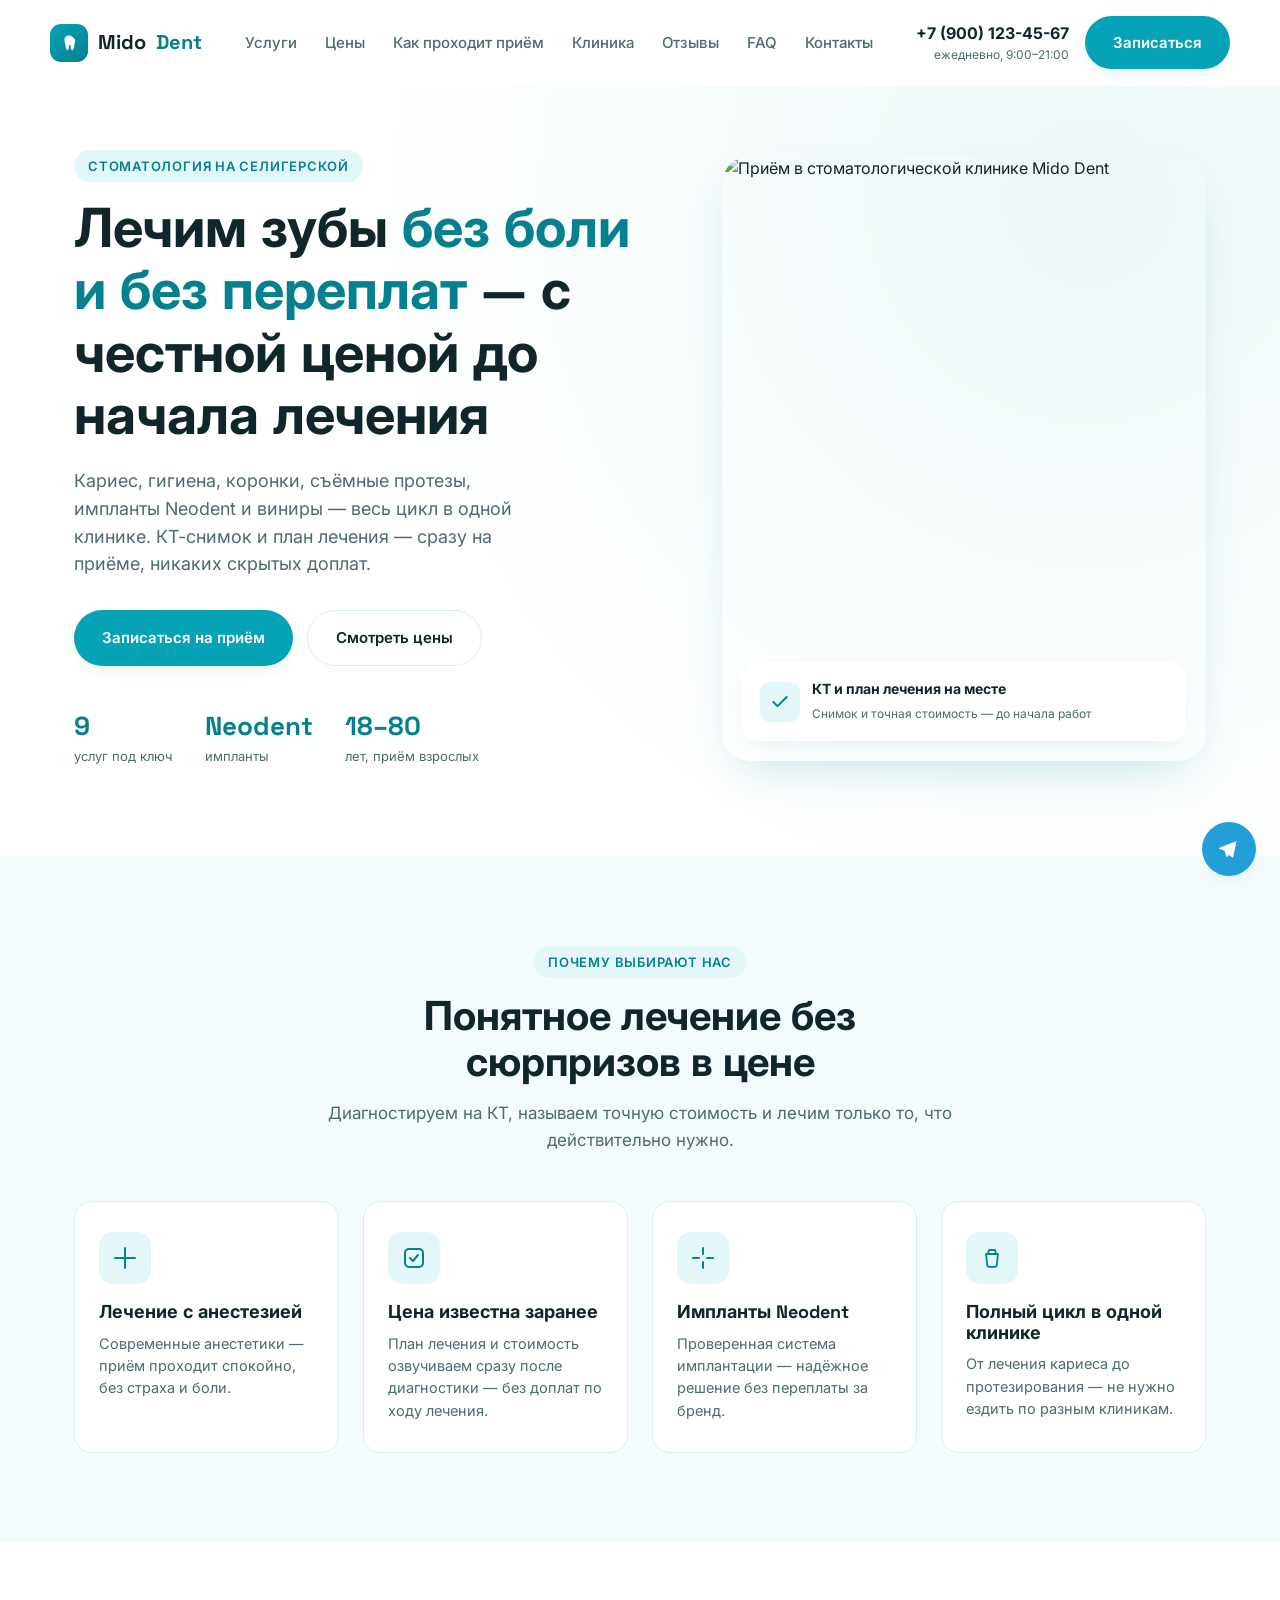
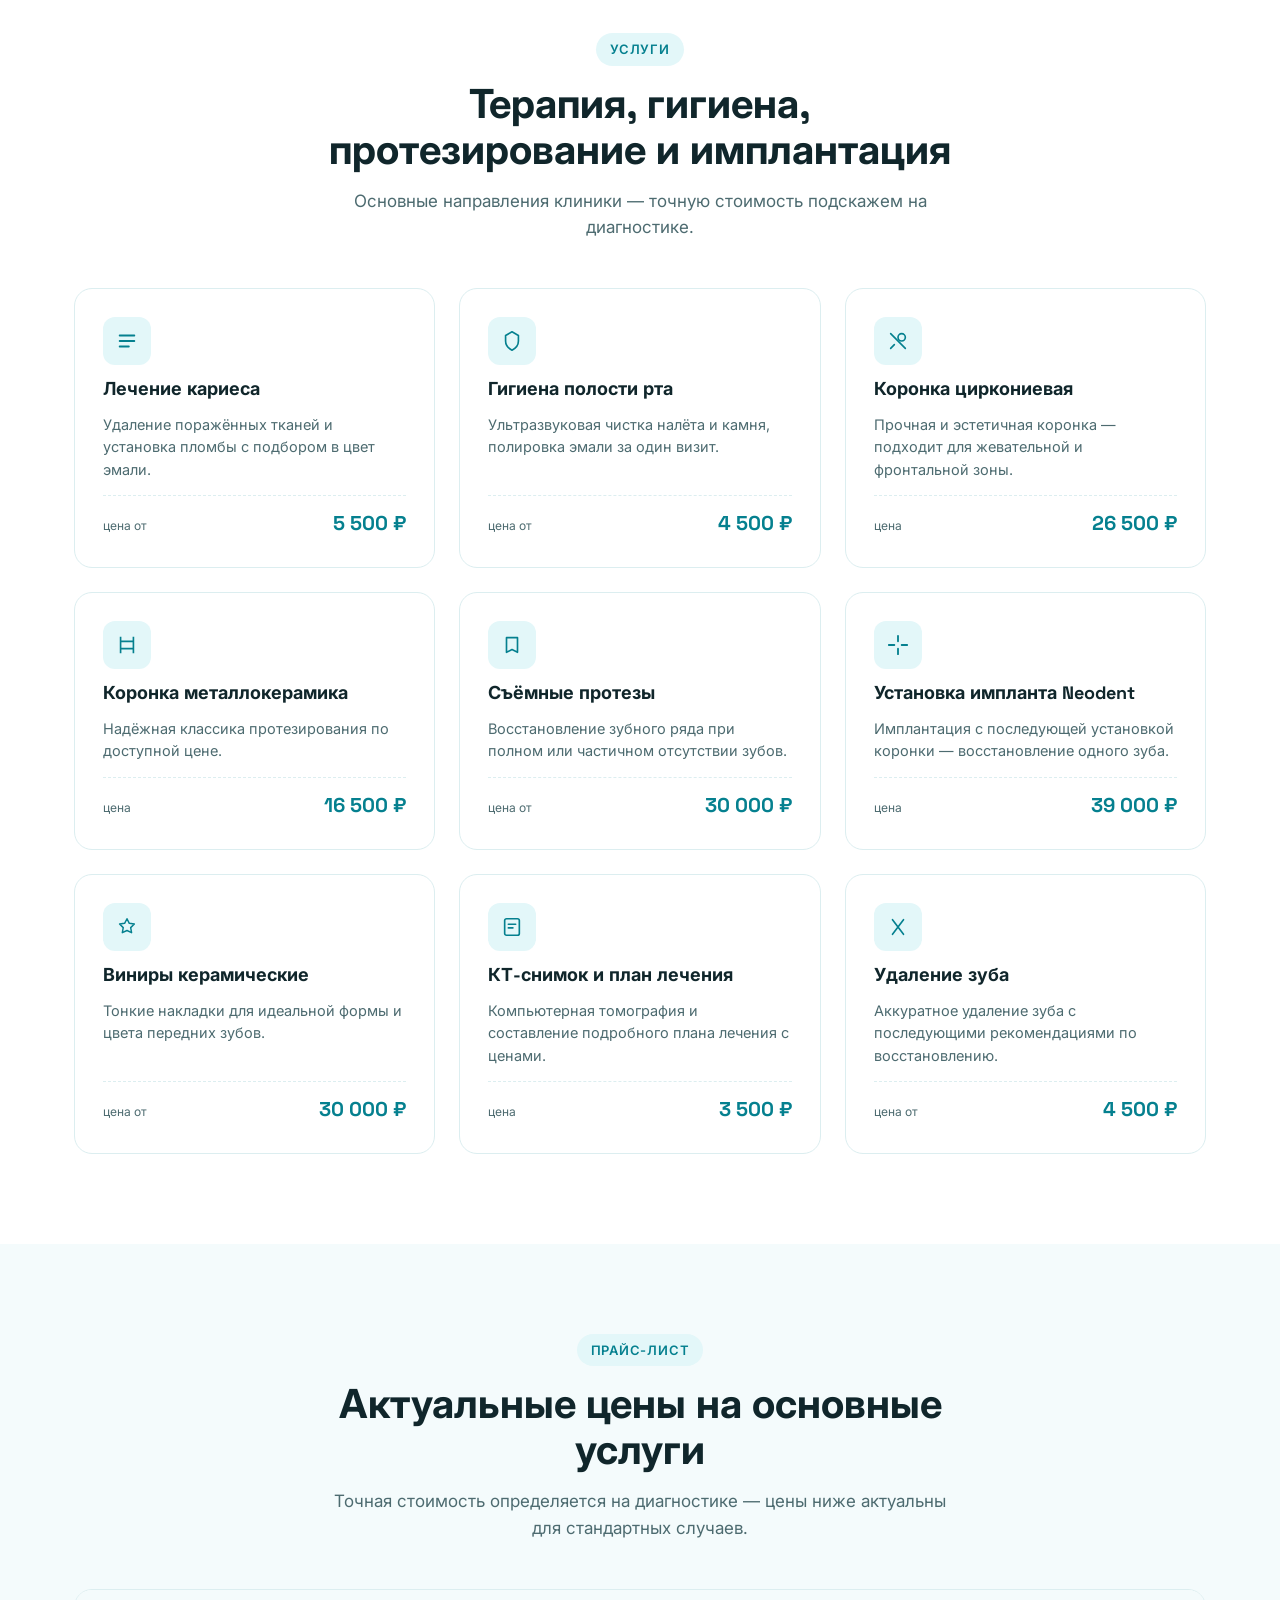
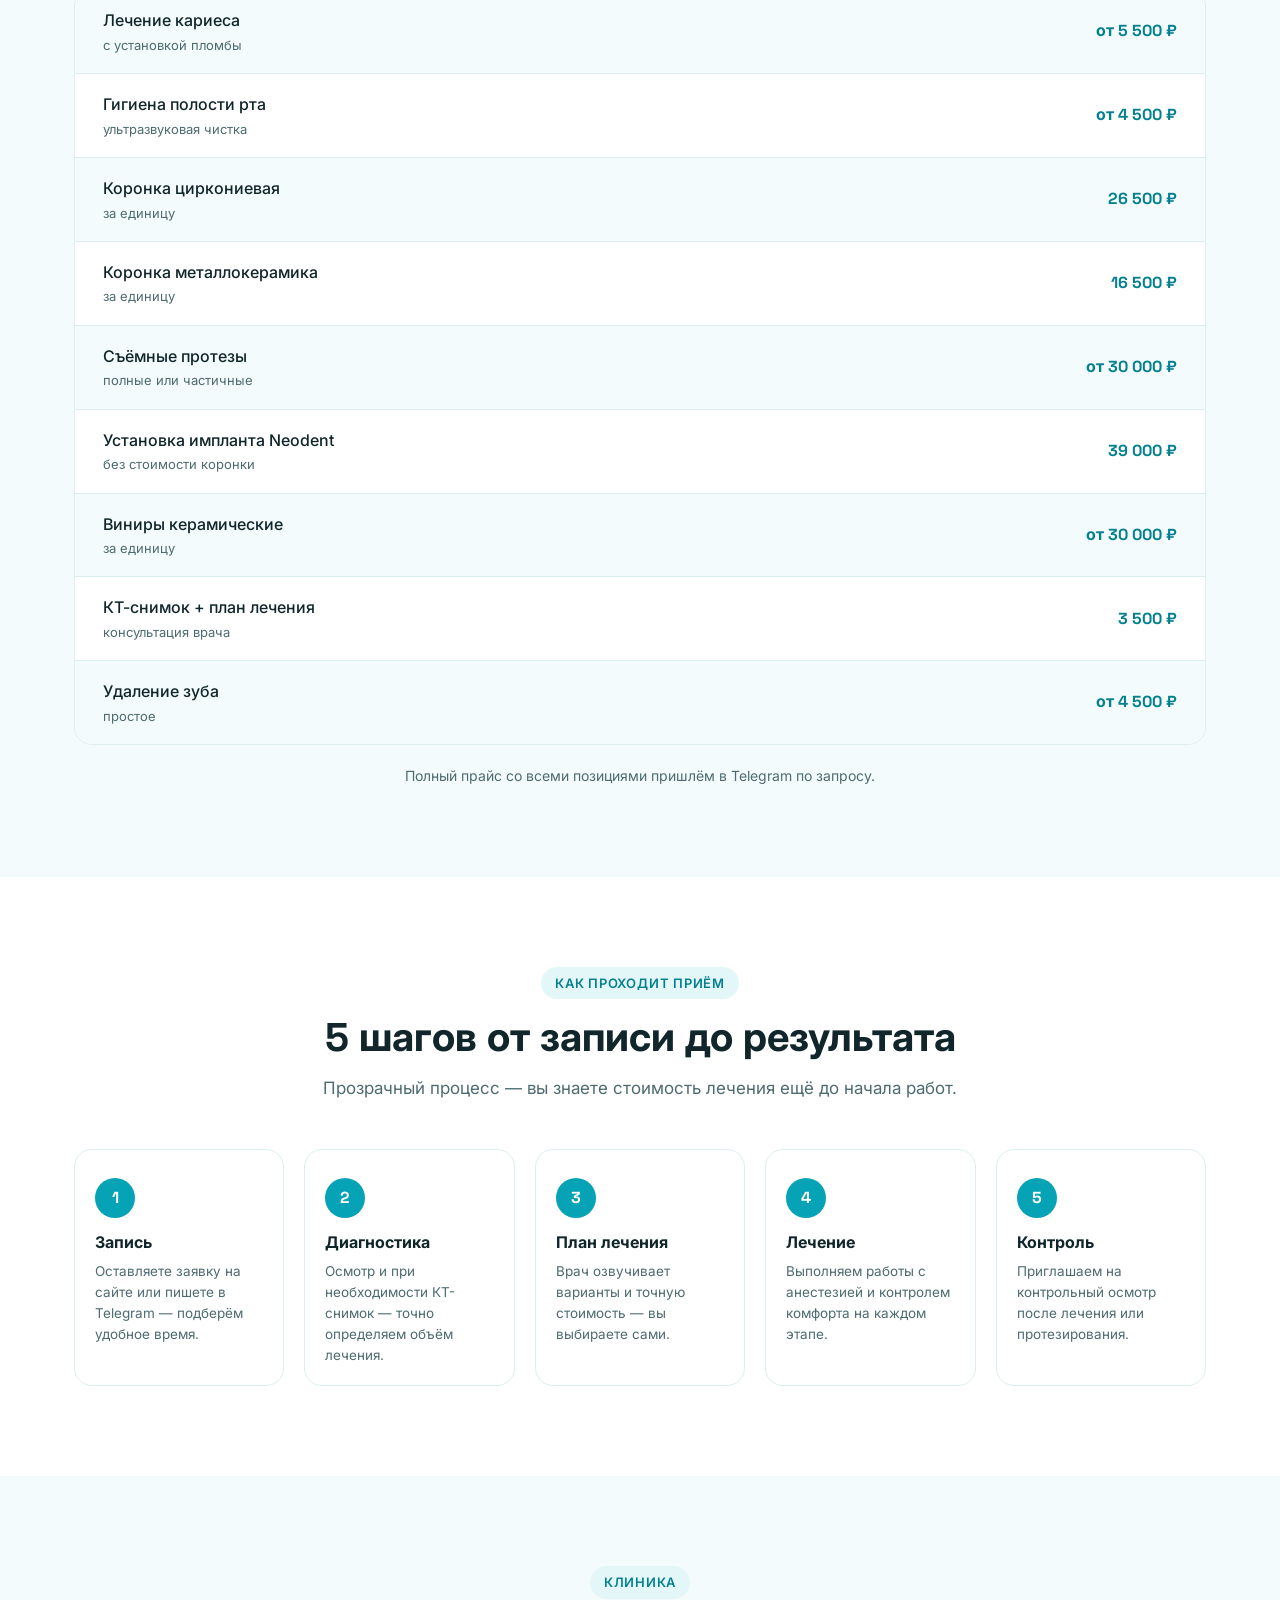
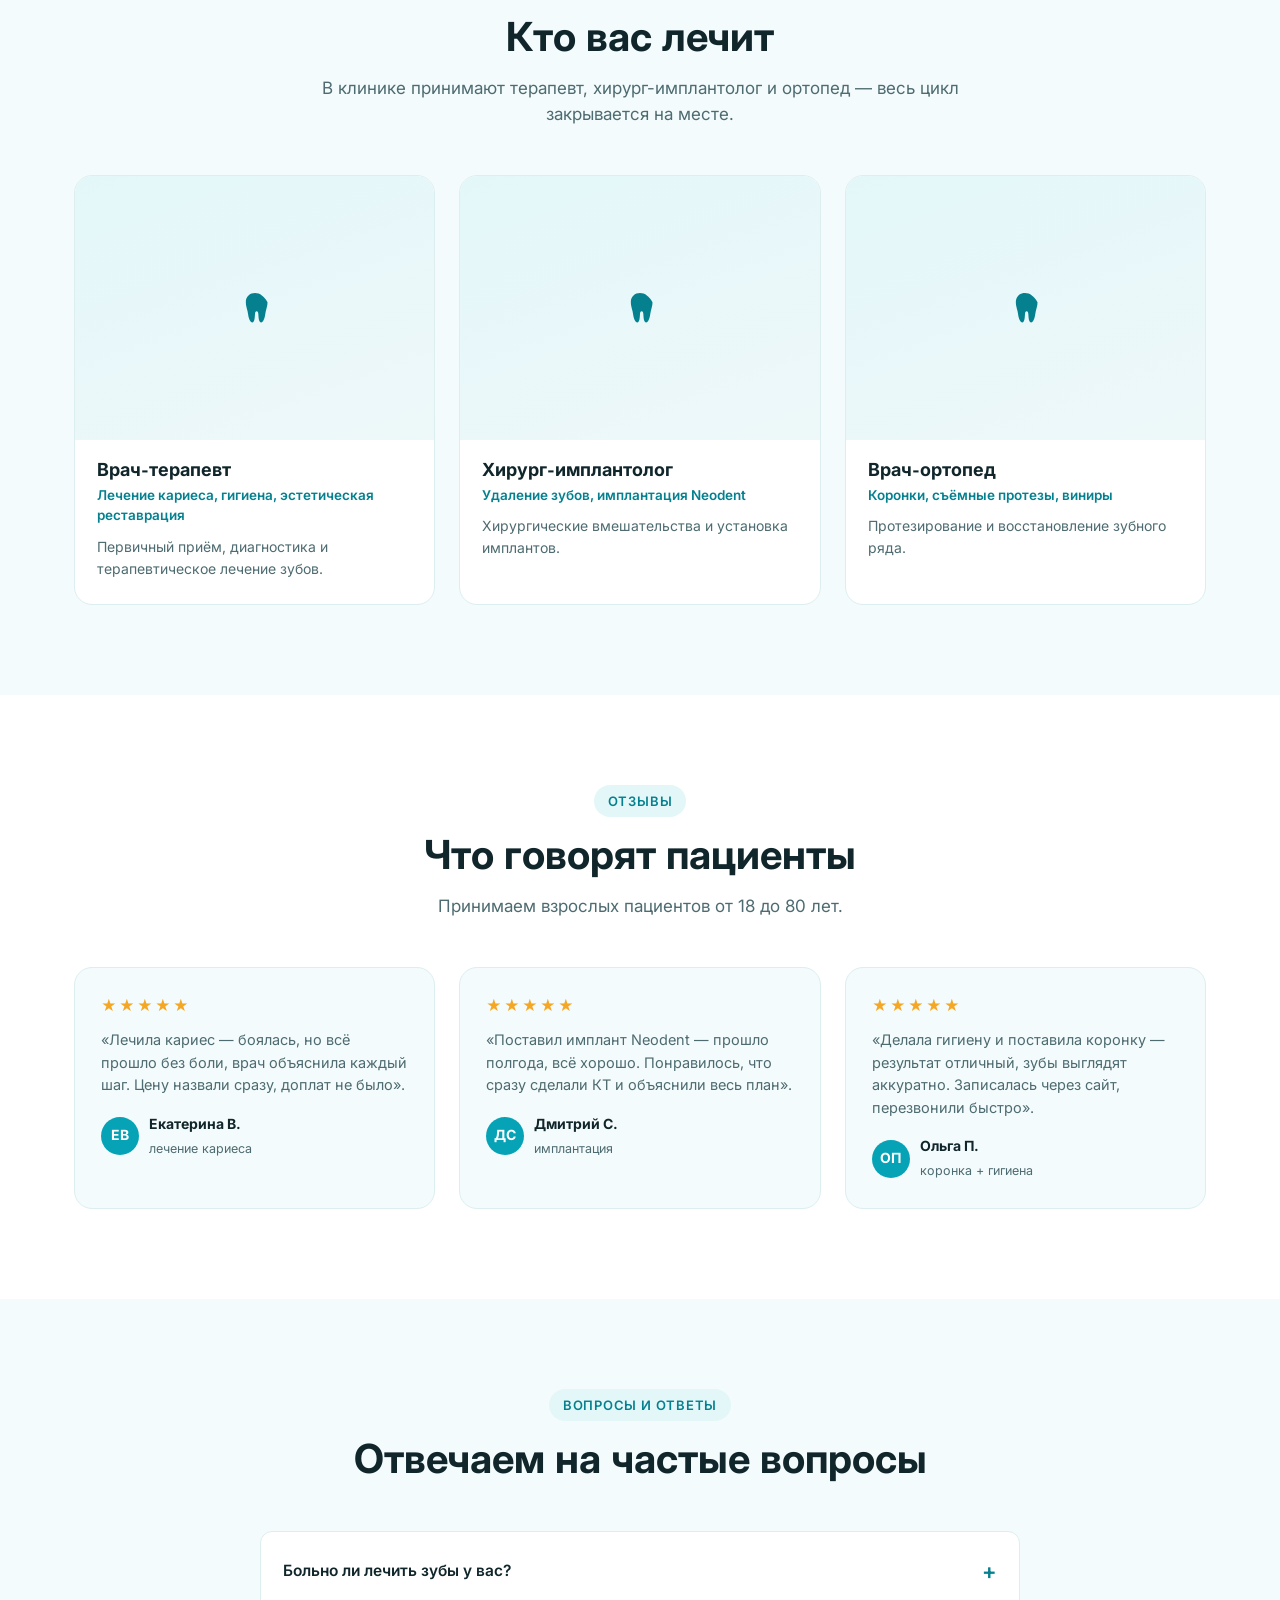
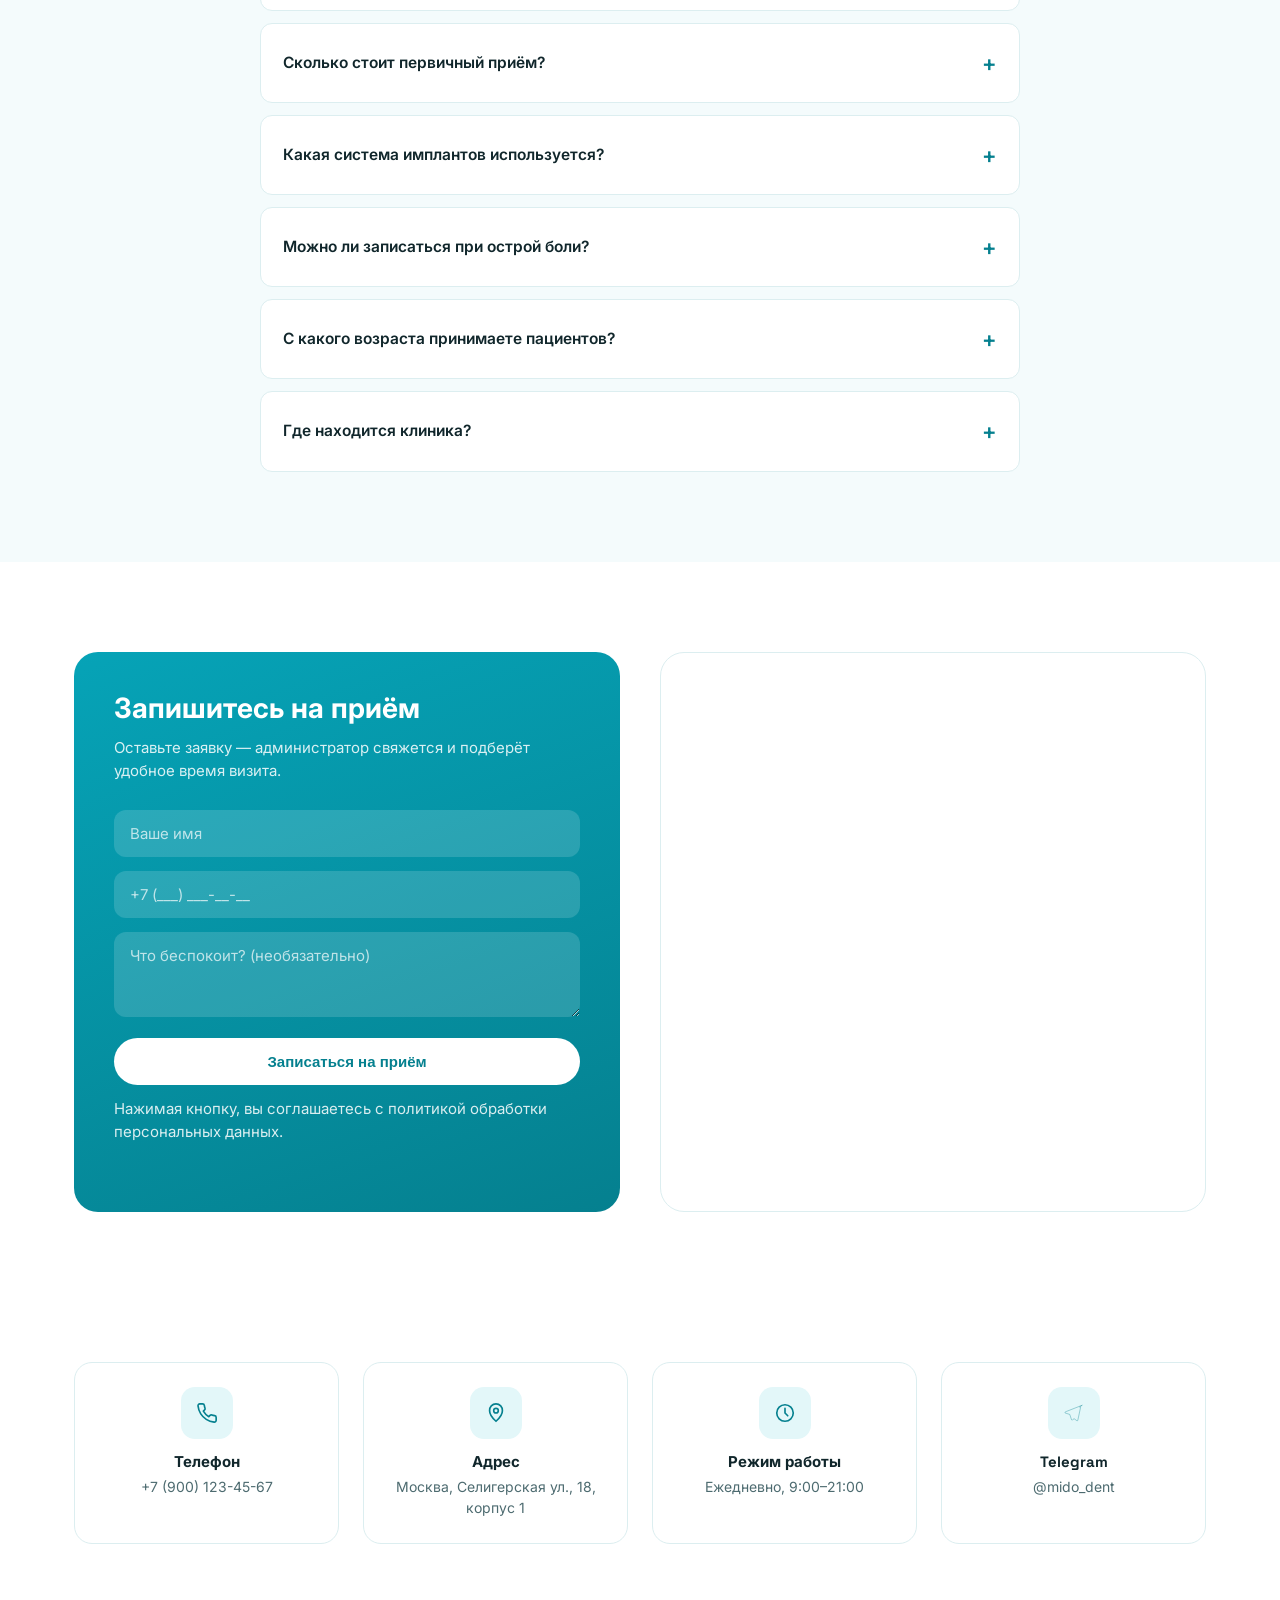
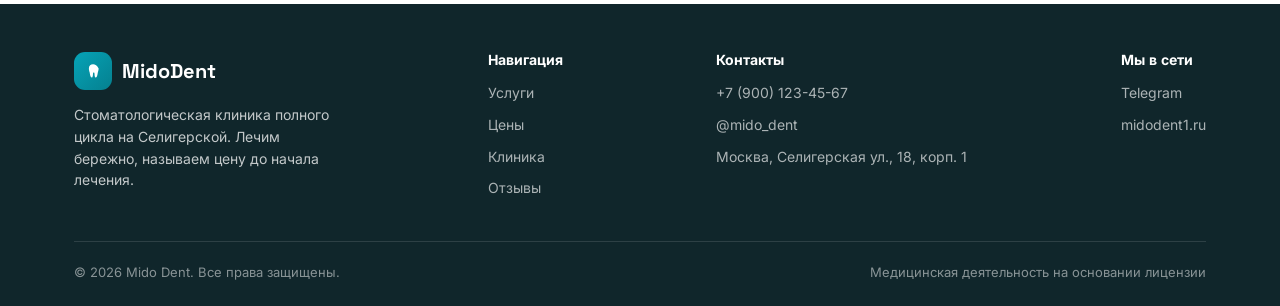
==== index.html @ 85a8bcb5 "init: landing for Mido Dent stomatology clinic" ====
<!DOCTYPE html>
<html lang="ru">
<head>
<meta charset="UTF-8">
<meta name="viewport" content="width=device-width, initial-scale=1.0">
<title>Mido Dent — стоматологическая клиника в Москве</title>
<meta name="description" content="Mido Dent: лечение кариеса, гигиена, коронки, импланты Neodent, съёмные протезы и виниры. Стоматология на Селигерской, приём взрослых пациентов.">
<link rel="preconnect" href="https://fonts.googleapis.com">
<link rel="preconnect" href="https://fonts.gstatic.com" crossorigin>
<link href="https://fonts.googleapis.com/css2?family=Inter:wght@400;500;600;700;800&family=Space+Grotesk:wght@500;600;700&display=swap" rel="stylesheet">
<link rel="stylesheet" href="styles.css">
</head>
<body>

<header class="header" id="header">
  <div class="container header__inner">
    <a href="#top" class="logo">
      <span class="logo__mark">
        <svg width="20" height="20" viewBox="0 0 24 24" fill="none"><path d="M12 3C9 3 6.5 5 6.5 8.5c0 2.2.6 3.4 1 5.3.4 1.9.6 4.7 1.7 6.2.6.8 1.5.9 2.1-.1.6-1 .6-3 .7-4.3.1-1 .3-1.6 1-1.6s.9.6 1 1.6c.1 1.3.1 3.3.7 4.3.6 1 1.5.9 2.1.1 1.1-1.5 1.3-4.3 1.7-6.2.4-1.9 1-3.1 1-5.3C17.5 5 15 3 12 3z" fill="currentColor"/></svg>
      </span>
      Mido<span class="logo__suffix">Dent</span>
    </a>
    <nav class="nav" id="nav">
      <a href="#services">Услуги</a>
      <a href="#price">Цены</a>
      <a href="#process">Как проходит приём</a>
      <a href="#team">Клиника</a>
      <a href="#reviews">Отзывы</a>
      <a href="#faq">FAQ</a>
      <a href="#contacts">Контакты</a>
    </nav>
    <div class="header__actions">
      <div class="header__phone">
        <a href="tel:+79001234567">+7 (900) 123-45-67</a>
        <span>ежедневно, 9:00–21:00</span>
      </div>
      <a href="#form" class="btn btn--primary"><span class="btn-text">Записаться</span></a>
      <button class="burger" id="burger" aria-label="Меню"><span></span><span></span><span></span></button>
    </div>
  </div>
</header>

<main id="top">

  <!-- HERO -->
  <section class="hero">
    <div class="container hero__inner">
      <div>
        <div class="eyebrow">Стоматология на Селигерской</div>
        <h1 class="hero__title">Лечим зубы <em>без боли и без переплат</em> — с честной ценой до начала лечения</h1>
        <p class="hero__text">Кариес, гигиена, коронки, съёмные протезы, импланты Neodent и виниры — весь цикл в одной клинике. КТ-снимок и план лечения — сразу на приёме, никаких скрытых доплат.</p>
        <div class="hero__cta">
          <a href="#form" class="btn btn--primary">Записаться на приём</a>
          <a href="#price" class="btn btn--ghost">Смотреть цены</a>
        </div>
        <div class="hero__stats">
          <div>
            <div class="stat__num"><span data-target="9">0</span></div>
            <div class="stat__label">услуг под ключ</div>
          </div>
          <div>
            <div class="stat__num">Neodent</div>
            <div class="stat__label">импланты</div>
          </div>
          <div>
            <div class="stat__num">18–80</div>
            <div class="stat__label">лет, приём взрослых</div>
          </div>
        </div>
      </div>
      <div class="hero__card">
        <img src="https://loremflickr.com/700/900/dental,clinic/all?lock=511" alt="Приём в стоматологической клинике Mido Dent">
        <div class="hero__badge">
          <div class="hero__badge-icon">
            <svg width="20" height="20" viewBox="0 0 24 24" fill="none"><path d="M20 6L9 17l-5-5" stroke="currentColor" stroke-width="2.4" stroke-linecap="round" stroke-linejoin="round"/></svg>
          </div>
          <div>
            <strong>КТ и план лечения на месте</strong>
            <span>Снимок и точная стоимость — до начала работ</span>
          </div>
        </div>
      </div>
    </div>
  </section>

  <!-- ADVANTAGES -->
  <section class="adv-section">
    <div class="container">
      <div class="section-head">
        <div class="eyebrow">Почему выбирают нас</div>
        <h2>Понятное лечение без сюрпризов в цене</h2>
        <p>Диагностируем на КТ, называем точную стоимость и лечим только то, что действительно нужно.</p>
      </div>
      <div class="adv-grid">
        <div class="adv">
          <div class="adv__icon"><svg width="24" height="24" viewBox="0 0 24 24" fill="none"><path d="M12 2v20M2 12h20" stroke="currentColor" stroke-width="2" stroke-linecap="round"/></svg></div>
          <h3>Лечение с анестезией</h3>
          <p>Современные анестетики — приём проходит спокойно, без страха и боли.</p>
        </div>
        <div class="adv">
          <div class="adv__icon"><svg width="24" height="24" viewBox="0 0 24 24" fill="none"><rect x="3" y="3" width="18" height="18" rx="4" stroke="currentColor" stroke-width="2"/><path d="M8 12l3 3 5-6" stroke="currentColor" stroke-width="2" stroke-linecap="round" stroke-linejoin="round"/></svg></div>
          <h3>Цена известна заранее</h3>
          <p>План лечения и стоимость озвучиваем сразу после диагностики — без доплат по ходу лечения.</p>
        </div>
        <div class="adv">
          <div class="adv__icon"><svg width="24" height="24" viewBox="0 0 24 24" fill="none"><path d="M12 2v6M12 16v6M2 12h6M16 12h6" stroke="currentColor" stroke-width="2" stroke-linecap="round"/></svg></div>
          <h3>Импланты Neodent</h3>
          <p>Проверенная система имплантации — надёжное решение без переплаты за бренд.</p>
        </div>
        <div class="adv">
          <div class="adv__icon"><svg width="24" height="24" viewBox="0 0 24 24" fill="none"><path d="M9 4h6l1 4H8l1-4z" stroke="currentColor" stroke-width="1.8" stroke-linejoin="round"/><path d="M6 8h12l-1.2 11a2 2 0 01-2 1.8H9.2a2 2 0 01-2-1.8L6 8z" stroke="currentColor" stroke-width="1.8" stroke-linejoin="round"/></svg></div>
          <h3>Полный цикл в одной клинике</h3>
          <p>От лечения кариеса до протезирования — не нужно ездить по разным клиникам.</p>
        </div>
      </div>
    </div>
  </section>

  <!-- SERVICES -->
  <section class="services-section" id="services">
    <div class="container">
      <div class="section-head">
        <div class="eyebrow">Услуги</div>
        <h2>Терапия, гигиена, протезирование и имплантация</h2>
        <p>Основные направления клиники — точную стоимость подскажем на диагностике.</p>
      </div>
      <div class="services-grid">
        <div class="service">
          <div class="service__icon"><svg width="22" height="22" viewBox="0 0 24 24" fill="none"><path d="M4 12h16M4 6h16M4 18h10" stroke="currentColor" stroke-width="2" stroke-linecap="round"/></svg></div>
          <h3>Лечение кариеса</h3>
          <p>Удаление поражённых тканей и установка пломбы с подбором в цвет эмали.</p>
          <div class="service__price"><span>цена от</span><strong>5 500 ₽</strong></div>
        </div>
        <div class="service">
          <div class="service__icon"><svg width="22" height="22" viewBox="0 0 24 24" fill="none"><path d="M12 2l7 4v6c0 5-3 8-7 10-4-2-7-5-7-10V6l7-4z" stroke="currentColor" stroke-width="1.8" stroke-linejoin="round"/></svg></div>
          <h3>Гигиена полости рта</h3>
          <p>Ультразвуковая чистка налёта и камня, полировка эмали за один визит.</p>
          <div class="service__price"><span>цена от</span><strong>4 500 ₽</strong></div>
        </div>
        <div class="service">
          <div class="service__icon"><svg width="22" height="22" viewBox="0 0 24 24" fill="none"><path d="M4 20l4-4M4 4l16 16" stroke="currentColor" stroke-width="1.8" stroke-linecap="round"/><circle cx="16" cy="8" r="4" stroke="currentColor" stroke-width="1.8"/></svg></div>
          <h3>Коронка циркониевая</h3>
          <p>Прочная и эстетичная коронка — подходит для жевательной и фронтальной зоны.</p>
          <div class="service__price"><span>цена</span><strong>26 500 ₽</strong></div>
        </div>
        <div class="service">
          <div class="service__icon"><svg width="22" height="22" viewBox="0 0 24 24" fill="none"><path d="M5 3v18M19 3v18M5 8h14M5 16h14" stroke="currentColor" stroke-width="1.8"/></svg></div>
          <h3>Коронка металлокерамика</h3>
          <p>Надёжная классика протезирования по доступной цене.</p>
          <div class="service__price"><span>цена</span><strong>16 500 ₽</strong></div>
        </div>
        <div class="service">
          <div class="service__icon"><svg width="22" height="22" viewBox="0 0 24 24" fill="none"><path d="M6 4h12v16l-6-3-6 3V4z" stroke="currentColor" stroke-width="1.8" stroke-linejoin="round"/></svg></div>
          <h3>Съёмные протезы</h3>
          <p>Восстановление зубного ряда при полном или частичном отсутствии зубов.</p>
          <div class="service__price"><span>цена от</span><strong>30 000 ₽</strong></div>
        </div>
        <div class="service">
          <div class="service__icon"><svg width="22" height="22" viewBox="0 0 24 24" fill="none"><path d="M12 2v6M12 16v6M2 12h6M16 12h6" stroke="currentColor" stroke-width="2" stroke-linecap="round"/></svg></div>
          <h3>Установка импланта Neodent</h3>
          <p>Имплантация с последующей установкой коронки — восстановление одного зуба.</p>
          <div class="service__price"><span>цена</span><strong>39 000 ₽</strong></div>
        </div>
        <div class="service">
          <div class="service__icon"><svg width="22" height="22" viewBox="0 0 24 24" fill="none"><path d="M12 3l2.5 5 5.5.8-4 3.9 1 5.5L12 15.8 6.9 18.2l1-5.5-4-3.9 5.5-.8L12 3z" stroke="currentColor" stroke-width="1.6" stroke-linejoin="round"/></svg></div>
          <h3>Виниры керамические</h3>
          <p>Тонкие накладки для идеальной формы и цвета передних зубов.</p>
          <div class="service__price"><span>цена от</span><strong>30 000 ₽</strong></div>
        </div>
        <div class="service">
          <div class="service__icon"><svg width="22" height="22" viewBox="0 0 24 24" fill="none"><rect x="4" y="3" width="16" height="18" rx="2" stroke="currentColor" stroke-width="1.8"/><path d="M8 9h8M8 13h5" stroke="currentColor" stroke-width="1.8" stroke-linecap="round"/></svg></div>
          <h3>КТ-снимок и план лечения</h3>
          <p>Компьютерная томография и составление подробного плана лечения с ценами.</p>
          <div class="service__price"><span>цена</span><strong>3 500 ₽</strong></div>
        </div>
        <div class="service">
          <div class="service__icon"><svg width="22" height="22" viewBox="0 0 24 24" fill="none"><path d="M6 4l12 16M18 4L6 20" stroke="currentColor" stroke-width="1.8" stroke-linecap="round"/></svg></div>
          <h3>Удаление зуба</h3>
          <p>Аккуратное удаление зуба с последующими рекомендациями по восстановлению.</p>
          <div class="service__price"><span>цена от</span><strong>4 500 ₽</strong></div>
        </div>
      </div>
    </div>
  </section>

  <!-- PRICE -->
  <section class="price-section" id="price">
    <div class="container">
      <div class="section-head">
        <div class="eyebrow">Прайс-лист</div>
        <h2>Актуальные цены на основные услуги</h2>
        <p>Точная стоимость определяется на диагностике — цены ниже актуальны для стандартных случаев.</p>
      </div>
      <div class="price-table">
        <div class="price-row"><div class="name">Лечение кариеса<small>с установкой пломбы</small></div><div class="price">от 5 500 ₽</div></div>
        <div class="price-row"><div class="name">Гигиена полости рта<small>ультразвуковая чистка</small></div><div class="price">от 4 500 ₽</div></div>
        <div class="price-row"><div class="name">Коронка циркониевая<small>за единицу</small></div><div class="price">26 500 ₽</div></div>
        <div class="price-row"><div class="name">Коронка металлокерамика<small>за единицу</small></div><div class="price">16 500 ₽</div></div>
        <div class="price-row"><div class="name">Съёмные протезы<small>полные или частичные</small></div><div class="price">от 30 000 ₽</div></div>
        <div class="price-row"><div class="name">Установка импланта Neodent<small>без стоимости коронки</small></div><div class="price">39 000 ₽</div></div>
        <div class="price-row"><div class="name">Виниры керамические<small>за единицу</small></div><div class="price">от 30 000 ₽</div></div>
        <div class="price-row"><div class="name">КТ-снимок + план лечения<small>консультация врача</small></div><div class="price">3 500 ₽</div></div>
        <div class="price-row"><div class="name">Удаление зуба<small>простое</small></div><div class="price">от 4 500 ₽</div></div>
      </div>
      <p class="price-note">Полный прайс со всеми позициями пришлём в Telegram по запросу.</p>
    </div>
  </section>

  <!-- PROCESS -->
  <section class="process-section" id="process">
    <div class="container">
      <div class="section-head">
        <div class="eyebrow">Как проходит приём</div>
        <h2>5 шагов от записи до результата</h2>
        <p>Прозрачный процесс — вы знаете стоимость лечения ещё до начала работ.</p>
      </div>
      <div class="steps">
        <div class="step"><div class="step__num">1</div><h3>Запись</h3><p>Оставляете заявку на сайте или пишете в Telegram — подберём удобное время.</p></div>
        <div class="step"><div class="step__num">2</div><h3>Диагностика</h3><p>Осмотр и при необходимости КТ-снимок — точно определяем объём лечения.</p></div>
        <div class="step"><div class="step__num">3</div><h3>План лечения</h3><p>Врач озвучивает варианты и точную стоимость — вы выбираете сами.</p></div>
        <div class="step"><div class="step__num">4</div><h3>Лечение</h3><p>Выполняем работы с анестезией и контролем комфорта на каждом этапе.</p></div>
        <div class="step"><div class="step__num">5</div><h3>Контроль</h3><p>Приглашаем на контрольный осмотр после лечения или протезирования.</p></div>
      </div>
    </div>
  </section>

  <!-- TEAM -->
  <section class="doctors-section" id="team">
    <div class="container">
      <div class="section-head">
        <div class="eyebrow">Клиника</div>
        <h2>Кто вас лечит</h2>
        <p>В клинике принимают терапевт, хирург-имплантолог и ортопед — весь цикл закрывается на месте.</p>
      </div>
      <div class="doctors-grid">
        <div class="doctor">
          <div class="doctor__photo doctor__photo--avatar"><svg width="40" height="40" viewBox="0 0 24 24" fill="none"><path d="M12 3C9 3 6.5 5 6.5 8.5c0 2.2.6 3.4 1 5.3.4 1.9.6 4.7 1.7 6.2.6.8 1.5.9 2.1-.1.6-1 .6-3 .7-4.3.1-1 .3-1.6 1-1.6s.9.6 1 1.6c.1 1.3.1 3.3.7 4.3.6 1 1.5.9 2.1.1 1.1-1.5 1.3-4.3 1.7-6.2.4-1.9 1-3.1 1-5.3C17.5 5 15 3 12 3z" fill="currentColor"/></svg></div>
          <div class="doctor__body">
            <h3>Врач-терапевт</h3>
            <div class="doctor__role">Лечение кариеса, гигиена, эстетическая реставрация</div>
            <p>Первичный приём, диагностика и терапевтическое лечение зубов.</p>
          </div>
        </div>
        <div class="doctor">
          <div class="doctor__photo doctor__photo--avatar"><svg width="40" height="40" viewBox="0 0 24 24" fill="none"><path d="M12 3C9 3 6.5 5 6.5 8.5c0 2.2.6 3.4 1 5.3.4 1.9.6 4.7 1.7 6.2.6.8 1.5.9 2.1-.1.6-1 .6-3 .7-4.3.1-1 .3-1.6 1-1.6s.9.6 1 1.6c.1 1.3.1 3.3.7 4.3.6 1 1.5.9 2.1.1 1.1-1.5 1.3-4.3 1.7-6.2.4-1.9 1-3.1 1-5.3C17.5 5 15 3 12 3z" fill="currentColor"/></svg></div>
          <div class="doctor__body">
            <h3>Хирург-имплантолог</h3>
            <div class="doctor__role">Удаление зубов, имплантация Neodent</div>
            <p>Хирургические вмешательства и установка имплантов.</p>
          </div>
        </div>
        <div class="doctor">
          <div class="doctor__photo doctor__photo--avatar"><svg width="40" height="40" viewBox="0 0 24 24" fill="none"><path d="M12 3C9 3 6.5 5 6.5 8.5c0 2.2.6 3.4 1 5.3.4 1.9.6 4.7 1.7 6.2.6.8 1.5.9 2.1-.1.6-1 .6-3 .7-4.3.1-1 .3-1.6 1-1.6s.9.6 1 1.6c.1 1.3.1 3.3.7 4.3.6 1 1.5.9 2.1.1 1.1-1.5 1.3-4.3 1.7-6.2.4-1.9 1-3.1 1-5.3C17.5 5 15 3 12 3z" fill="currentColor"/></svg></div>
          <div class="doctor__body">
            <h3>Врач-ортопед</h3>
            <div class="doctor__role">Коронки, съёмные протезы, виниры</div>
            <p>Протезирование и восстановление зубного ряда.</p>
          </div>
        </div>
      </div>
    </div>
  </section>

  <!-- REVIEWS -->
  <section class="reviews-section" id="reviews">
    <div class="container">
      <div class="section-head">
        <div class="eyebrow">Отзывы</div>
        <h2>Что говорят пациенты</h2>
        <p>Принимаем взрослых пациентов от 18 до 80 лет.</p>
      </div>
      <div class="reviews-grid">
        <div class="review">
          <div class="review__stars">★★★★★</div>
          <p>«Лечила кариес — боялась, но всё прошло без боли, врач объяснила каждый шаг. Цену назвали сразу, доплат не было».</p>
          <div class="review__author"><div class="review__avatar">ЕВ</div><div><strong>Екатерина В.</strong><span>лечение кариеса</span></div></div>
        </div>
        <div class="review">
          <div class="review__stars">★★★★★</div>
          <p>«Поставил имплант Neodent — прошло полгода, всё хорошо. Понравилось, что сразу сделали КТ и объяснили весь план».</p>
          <div class="review__author"><div class="review__avatar">ДС</div><div><strong>Дмитрий С.</strong><span>имплантация</span></div></div>
        </div>
        <div class="review">
          <div class="review__stars">★★★★★</div>
          <p>«Делала гигиену и поставила коронку — результат отличный, зубы выглядят аккуратно. Записалась через сайт, перезвонили быстро».</p>
          <div class="review__author"><div class="review__avatar">ОП</div><div><strong>Ольга П.</strong><span>коронка + гигиена</span></div></div>
        </div>
      </div>
    </div>
  </section>

  <!-- FAQ -->
  <section class="faq-section" id="faq">
    <div class="container">
      <div class="section-head">
        <div class="eyebrow">Вопросы и ответы</div>
        <h2>Отвечаем на частые вопросы</h2>
      </div>
      <div class="faq">
        <details class="faq__item">
          <summary>Больно ли лечить зубы у вас?</summary>
          <p>Используем анестезию — укол практически не ощущается, а само лечение проходит без боли.</p>
        </details>
        <details class="faq__item">
          <summary>Сколько стоит первичный приём?</summary>
          <p>Стоимость консультации и осмотра уточняется при записи — озвучим точную цену до визита.</p>
        </details>
        <details class="faq__item">
          <summary>Какая система имплантов используется?</summary>
          <p>Устанавливаем импланты Neodent — проверенная система с хорошим соотношением цены и качества.</p>
        </details>
        <details class="faq__item">
          <summary>Можно ли записаться при острой боли?</summary>
          <p>Да, при острой боли принимаем в ближайшее свободное время — напишите в Telegram или позвоните.</p>
        </details>
        <details class="faq__item">
          <summary>С какого возраста принимаете пациентов?</summary>
          <p>Принимаем взрослых пациентов от 18 до 80 лет.</p>
        </details>
        <details class="faq__item">
          <summary>Где находится клиника?</summary>
          <p>Москва, Селигерская улица, 18, корпус 1 — точный адрес и схему проезда пришлём при записи.</p>
        </details>
      </div>
    </div>
  </section>

  <!-- FORM + MAP -->
  <section class="form-section" id="form">
    <div class="container form-grid">
      <div class="form-card">
        <h2>Запишитесь на приём</h2>
        <p>Оставьте заявку — администратор свяжется и подберёт удобное время визита.</p>
        <form class="form" id="leadForm">
          <input type="text" name="name" placeholder="Ваше имя" required>
          <input type="tel" name="phone" placeholder="+7 (___) ___-__-__" required>
          <textarea name="comment" rows="3" placeholder="Что беспокоит? (необязательно)"></textarea>
          <input type="text" name="_gotcha" style="display:none" tabindex="-1" autocomplete="off">
          <button type="submit" class="btn btn--light btn--block">Записаться на приём</button>
        </form>
        <p class="form__legal">Нажимая кнопку, вы соглашаетесь с политикой обработки персональных данных.</p>
      </div>
      <div class="map-card">
        <iframe src="https://yandex.ru/map-widget/v1/?ll=37.533300%2C55.868600&z=16&pt=37.533300,55.868600,pm2rdm" loading="lazy" allowfullscreen></iframe>
      </div>
    </div>
  </section>

  <!-- CONTACTS -->
  <section class="contacts-section" id="contacts">
    <div class="container">
      <div class="contacts-grid">
        <div class="contact-card">
          <div class="adv__icon" style="margin:0 auto 14px"><svg width="22" height="22" viewBox="0 0 24 24" fill="none"><path d="M22 16.9v3a2 2 0 01-2.2 2 19.8 19.8 0 01-8.6-3 19.5 19.5 0 01-6-6 19.8 19.8 0 01-3-8.7A2 2 0 014.1 2h3a2 2 0 012 1.7c.1 1 .3 2 .7 2.9a2 2 0 01-.4 2.1L8 10a16 16 0 006 6l1.3-1.4a2 2 0 012.1-.4c.9.4 1.9.6 2.9.7a2 2 0 011.7 2z" stroke="currentColor" stroke-width="1.8" stroke-linejoin="round"/></svg></div>
          <h3>Телефон</h3>
          <p><a href="tel:+79001234567">+7 (900) 123-45-67</a></p>
        </div>
        <div class="contact-card">
          <div class="adv__icon" style="margin:0 auto 14px"><svg width="22" height="22" viewBox="0 0 24 24" fill="none"><path d="M12 21s-7-6.2-7-11.5A7 7 0 0112 2a7 7 0 017 7.5C19 14.8 12 21 12 21z" stroke="currentColor" stroke-width="1.8"/><circle cx="12" cy="9.5" r="2.5" stroke="currentColor" stroke-width="1.8"/></svg></div>
          <h3>Адрес</h3>
          <p>Москва, Селигерская ул., 18, корпус 1</p>
        </div>
        <div class="contact-card">
          <div class="adv__icon" style="margin:0 auto 14px"><svg width="22" height="22" viewBox="0 0 24 24" fill="none"><circle cx="12" cy="12" r="9" stroke="currentColor" stroke-width="1.8"/><path d="M12 7v5l3 3" stroke="currentColor" stroke-width="1.8" stroke-linecap="round"/></svg></div>
          <h3>Режим работы</h3>
          <p>Ежедневно, 9:00–21:00</p>
        </div>
        <div class="contact-card">
          <div class="adv__icon" style="margin:0 auto 14px"><svg width="22" height="22" viewBox="0 0 24 24" fill="none"><path d="M21.05 3.51L2.98 10.6c-1.24.5-1.23 1.19-.23 1.5l4.63 1.45 1.79 5.42c.22.6.37.83.75.83.3 0 .43-.13.6-.28.11-.1.75-.73 1.47-1.42l3.05 2.25c.56.31 1 .15 1.15-.51l2.85-13.4c.22-.9-.34-1.3-1-1.02z" stroke="currentColor" stroke-width="0.4"/></svg></div>
          <h3>Telegram</h3>
          <p><a href="https://t.me/mido_dent" target="_blank" rel="noopener">@mido_dent</a></p>
        </div>
      </div>
    </div>
  </section>

</main>

<footer class="footer">
  <div class="container">
    <div class="footer__inner">
      <div>
        <a href="#top" class="logo"><span class="logo__mark"><svg width="18" height="18" viewBox="0 0 24 24" fill="none"><path d="M12 3C9 3 6.5 5 6.5 8.5c0 2.2.6 3.4 1 5.3.4 1.9.6 4.7 1.7 6.2.6.8 1.5.9 2.1-.1.6-1 .6-3 .7-4.3.1-1 .3-1.6 1-1.6s.9.6 1 1.6c.1 1.3.1 3.3.7 4.3.6 1 1.5.9 2.1.1 1.1-1.5 1.3-4.3 1.7-6.2.4-1.9 1-3.1 1-5.3C17.5 5 15 3 12 3z" fill="currentColor"/></svg></span>MidoDent</a>
        <p style="margin-top:14px; max-width:260px; font-size:14px;">Стоматологическая клиника полного цикла на Селигерской. Лечим бережно, называем цену до начала лечения.</p>
      </div>
      <div class="footer__col">
        <h4>Навигация</h4>
        <a href="#services">Услуги</a>
        <a href="#price">Цены</a>
        <a href="#team">Клиника</a>
        <a href="#reviews">Отзывы</a>
      </div>
      <div class="footer__col">
        <h4>Контакты</h4>
        <a href="tel:+79001234567">+7 (900) 123-45-67</a>
        <a href="https://t.me/mido_dent" target="_blank" rel="noopener">@mido_dent</a>
        <p>Москва, Селигерская ул., 18, корп. 1</p>
      </div>
      <div class="footer__col">
        <h4>Мы в сети</h4>
        <a href="https://t.me/mido_dent" target="_blank" rel="noopener">Telegram</a>
        <a href="https://midodent1.ru" target="_blank" rel="noopener">midodent1.ru</a>
      </div>
    </div>
    <div class="footer__bottom">
      <span>© <span id="year"></span> Mido Dent. Все права защищены.</span>
      <span>Медицинская деятельность на основании лицензии</span>
    </div>
  </div>
</footer>

<div class="fab">
  <a href="https://t.me/mido_dent" class="fab__tg" target="_blank" rel="noopener" aria-label="Telegram"><svg width="24" height="24" viewBox="0 0 24 24" fill="currentColor"><path d="M21.05 3.51L2.98 10.6c-1.24.5-1.23 1.19-.23 1.5l4.63 1.45 1.79 5.42c.22.6.37.83.75.83.3 0 .43-.13.6-.28.11-.1.75-.73 1.47-1.42l3.05 2.25c.56.31 1 .15 1.15-.51l2.85-13.4c.22-.9-.34-1.3-1-1.02z"/></svg></a>
</div>

<script src="script.js"></script>
</body>
</html>
---- styles.css ----
:root {
  --clr-bg: #ffffff;
  --clr-bg-soft: #f4fbfc;
  --clr-bg-alt: #eef8f9;
  --clr-ink: #10262b;
  --clr-ink-soft: #4d6b70;
  --clr-line: #dceef0;
  --clr-accent: #06a3b7;
  --clr-accent-dark: #05808f;
  --clr-accent-light: #e3f7f9;
  --clr-white: #ffffff;
  --radius: 18px;
  --radius-sm: 12px;
  --shadow: 0 20px 50px -20px rgba(6, 130, 148, 0.25);
  --shadow-sm: 0 8px 24px -12px rgba(6, 130, 148, 0.2);
  --ff-head: 'Space Grotesk', 'Inter', sans-serif;
  --ff-body: 'Inter', sans-serif;
}

* { box-sizing: border-box; margin: 0; padding: 0; }

html { scroll-behavior: smooth; }

body {
  font-family: var(--ff-body);
  color: var(--clr-ink);
  background: var(--clr-bg);
  line-height: 1.55;
  -webkit-font-smoothing: antialiased;
}

img { max-width: 100%; display: block; }

a { color: inherit; text-decoration: none; }

ul { list-style: none; }

.container {
  width: 100%;
  max-width: 1180px;
  margin: 0 auto;
  padding: 0 24px;
}

h1, h2, h3, h4 { font-family: var(--ff-head); font-weight: 700; line-height: 1.15; color: var(--clr-ink); }

.eyebrow {
  display: inline-flex;
  align-items: center;
  gap: 8px;
  font-size: 13px;
  font-weight: 600;
  letter-spacing: 0.06em;
  text-transform: uppercase;
  color: var(--clr-accent-dark);
  background: var(--clr-accent-light);
  padding: 6px 14px;
  border-radius: 999px;
  margin-bottom: 16px;
}

.section-head { max-width: 640px; margin: 0 auto 48px; text-align: center; }
.section-head h2 { font-size: clamp(28px, 3.2vw, 40px); margin-bottom: 14px; }
.section-head p { color: var(--clr-ink-soft); font-size: 17px; }

.btn {
  display: inline-flex;
  align-items: center;
  justify-content: center;
  gap: 8px;
  padding: 15px 28px;
  border-radius: 999px;
  font-weight: 600;
  font-size: 15px;
  border: none;
  cursor: pointer;
  transition: transform 0.2s ease, box-shadow 0.2s ease, background 0.2s ease;
  white-space: nowrap;
}
.btn--primary { background: var(--clr-accent); color: #fff; box-shadow: var(--shadow-sm); }
.btn--primary:hover { background: var(--clr-accent-dark); transform: translateY(-2px); }
.btn--ghost { background: transparent; color: var(--clr-ink); border: 1.5px solid var(--clr-line); }
.btn--ghost:hover { border-color: var(--clr-accent); color: var(--clr-accent-dark); }
.btn--light { background: #fff; color: var(--clr-accent-dark); }
.btn--light:hover { transform: translateY(-2px); }
.btn--block { width: 100%; }

/* Header */
.header {
  position: sticky;
  top: 0;
  z-index: 100;
  background: rgba(255, 255, 255, 0.9);
  backdrop-filter: blur(10px);
  border-bottom: 1px solid transparent;
  transition: border-color 0.2s ease, box-shadow 0.2s ease;
}
.header.scrolled { border-color: var(--clr-line); box-shadow: 0 4px 20px -12px rgba(6,130,148,0.15); }
.header__inner {
  display: flex;
  align-items: center;
  justify-content: space-between;
  gap: 24px;
  min-width: 0;
  padding: 16px 0;
}
.logo { display: flex; align-items: center; gap: 10px; font-family: var(--ff-head); font-weight: 700; font-size: 20px; flex-shrink: 0; }
.logo__mark {
  width: 38px; height: 38px; border-radius: 11px;
  background: linear-gradient(135deg, var(--clr-accent), var(--clr-accent-dark));
  display: flex; align-items: center; justify-content: center; color: #fff; flex-shrink: 0;
}
.logo__suffix { color: var(--clr-accent-dark); }

.nav { display: flex; align-items: center; gap: 28px; }
.nav a { font-size: 15px; font-weight: 500; color: var(--clr-ink-soft); white-space: nowrap; transition: color 0.2s ease; }
.nav a:hover { color: var(--clr-accent-dark); }

.header__actions { display: flex; align-items: center; gap: 16px; flex-shrink: 0; }
.header__phone { display: flex; flex-direction: column; align-items: flex-end; font-size: 14px; }
.header__phone a { font-weight: 700; font-size: 16px; }
.header__phone span { color: var(--clr-ink-soft); font-size: 12px; }

.burger {
  display: none;
  flex-direction: column;
  gap: 5px;
  width: 32px;
  height: 32px;
  align-items: center;
  justify-content: center;
  background: none;
  border: none;
  cursor: pointer;
}
.burger span { width: 22px; height: 2px; background: var(--clr-ink); transition: 0.25s ease; border-radius: 2px; }
.burger.is-open span:nth-child(1) { transform: translateY(7px) rotate(45deg); }
.burger.is-open span:nth-child(2) { opacity: 0; }
.burger.is-open span:nth-child(3) { transform: translateY(-7px) rotate(-45deg); }

/* Hero */
.hero { padding: 64px 0 90px; background: radial-gradient(circle at 85% 15%, var(--clr-bg-alt), var(--clr-bg) 60%); }
.hero__inner { display: grid; grid-template-columns: 1.1fr 0.9fr; gap: 56px; align-items: center; }
.hero__title { font-size: clamp(34px, 4.4vw, 54px); margin-bottom: 20px; }
.hero__title em { font-style: normal; color: var(--clr-accent-dark); }
.hero__text { font-size: 18px; color: var(--clr-ink-soft); max-width: 480px; margin-bottom: 32px; }
.hero__cta { display: flex; gap: 14px; margin-bottom: 40px; flex-wrap: wrap; }
.hero__stats { display: flex; gap: 32px; flex-wrap: wrap; }
.stat__num { font-family: var(--ff-head); font-size: 26px; font-weight: 700; color: var(--clr-accent-dark); }
.stat__label { font-size: 13px; color: var(--clr-ink-soft); }

.hero__card {
  position: relative;
  border-radius: 28px;
  overflow: hidden;
  box-shadow: var(--shadow);
  aspect-ratio: 4 / 5;
}
.hero__card img { width: 100%; height: 100%; object-fit: cover; }
.hero__badge {
  position: absolute;
  bottom: 20px; left: 20px; right: 20px;
  background: rgba(255,255,255,0.92);
  backdrop-filter: blur(6px);
  border-radius: 16px;
  padding: 16px 18px;
  display: flex;
  align-items: center;
  gap: 12px;
  box-shadow: var(--shadow-sm);
}
.hero__badge-icon { width: 40px; height: 40px; border-radius: 10px; background: var(--clr-accent-light); display: flex; align-items: center; justify-content: center; color: var(--clr-accent-dark); flex-shrink: 0; }
.hero__badge strong { display: block; font-size: 14px; }
.hero__badge span { font-size: 12px; color: var(--clr-ink-soft); }

/* Advantages */
.adv-section { padding: 90px 0; background: var(--clr-bg-soft); }
.adv-grid { display: grid; grid-template-columns: repeat(4, 1fr); gap: 24px; }
.adv {
  background: #fff;
  border: 1px solid var(--clr-line);
  border-radius: var(--radius);
  padding: 30px 24px;
  transition: transform 0.25s ease, box-shadow 0.25s ease;
}
.adv:hover { transform: translateY(-6px); box-shadow: var(--shadow-sm); }
.adv__icon { width: 52px; height: 52px; border-radius: 14px; background: var(--clr-accent-light); color: var(--clr-accent-dark); display: flex; align-items: center; justify-content: center; margin-bottom: 18px; }
.adv h3 { font-size: 18px; margin-bottom: 10px; }
.adv p { color: var(--clr-ink-soft); font-size: 14.5px; }

/* Services */
.services-section { padding: 90px 0; }
.services-grid { display: grid; grid-template-columns: repeat(3, 1fr); gap: 24px; }
.service {
  border: 1px solid var(--clr-line);
  border-radius: var(--radius);
  padding: 28px;
  display: flex;
  flex-direction: column;
  gap: 14px;
  transition: transform 0.25s ease, box-shadow 0.25s ease, border-color 0.25s ease;
}
.service:hover { transform: translateY(-6px); box-shadow: var(--shadow-sm); border-color: transparent; }
.service__icon { width: 48px; height: 48px; border-radius: 12px; background: var(--clr-accent-light); color: var(--clr-accent-dark); display: flex; align-items: center; justify-content: center; }
.service h3 { font-size: 18px; }
.service p { color: var(--clr-ink-soft); font-size: 14.5px; flex-grow: 1; }
.service__price { display: flex; align-items: baseline; justify-content: space-between; padding-top: 12px; border-top: 1px dashed var(--clr-line); font-family: var(--ff-head); }
.service__price span { font-size: 12px; color: var(--clr-ink-soft); font-family: var(--ff-body); }
.service__price strong { font-size: 20px; color: var(--clr-accent-dark); }

/* Price table */
.price-section { padding: 90px 0; background: var(--clr-bg-soft); }
.price-table { background: #fff; border-radius: var(--radius); border: 1px solid var(--clr-line); overflow: hidden; }
.price-row {
  display: grid;
  grid-template-columns: 1fr auto;
  gap: 16px;
  padding: 18px 28px;
  border-bottom: 1px solid var(--clr-line);
  align-items: center;
}
.price-row:last-child { border-bottom: none; }
.price-row:nth-child(odd) { background: var(--clr-bg-soft); }
.price-row .name { font-weight: 500; }
.price-row .name small { display: block; color: var(--clr-ink-soft); font-weight: 400; font-size: 13px; margin-top: 2px; }
.price-row .price { font-family: var(--ff-head); font-weight: 700; color: var(--clr-accent-dark); white-space: nowrap; }
.price-note { text-align: center; margin-top: 20px; color: var(--clr-ink-soft); font-size: 14px; }

/* Process */
.process-section { padding: 90px 0; }
.steps { display: grid; grid-template-columns: repeat(5, 1fr); gap: 20px; counter-reset: step; }
.step { position: relative; padding: 28px 20px 20px; border: 1px solid var(--clr-line); border-radius: var(--radius); }
.step__num {
  width: 40px; height: 40px; border-radius: 50%;
  background: var(--clr-accent); color: #fff;
  display: flex; align-items: center; justify-content: center;
  font-family: var(--ff-head); font-weight: 700; margin-bottom: 16px;
}
.step h3 { font-size: 16px; margin-bottom: 8px; }
.step p { font-size: 13.5px; color: var(--clr-ink-soft); }

/* Team */
.doctors-section { padding: 90px 0; background: var(--clr-bg-soft); }
.doctors-grid { display: grid; grid-template-columns: repeat(3, 1fr); gap: 24px; }
.doctor { background: #fff; border-radius: var(--radius); overflow: hidden; border: 1px solid var(--clr-line); }
.doctor__photo { aspect-ratio: 3/2.2; overflow: hidden; }
.doctor__photo img { width: 100%; height: 100%; object-fit: cover; }
.doctor__photo--avatar {
  display: flex;
  align-items: center;
  justify-content: center;
  background: linear-gradient(160deg, var(--clr-accent-light), var(--clr-bg-alt));
  color: var(--clr-accent-dark);
}
.doctor__body { padding: 20px 22px 24px; }
.doctor__body h3 { font-size: 18px; margin-bottom: 4px; }
.doctor__role { color: var(--clr-accent-dark); font-size: 13.5px; font-weight: 600; margin-bottom: 10px; }
.doctor__body p { color: var(--clr-ink-soft); font-size: 14px; }

/* Reviews */
.reviews-section { padding: 90px 0; }
.reviews-grid { display: grid; grid-template-columns: repeat(3, 1fr); gap: 24px; }
.review { background: var(--clr-bg-soft); border-radius: var(--radius); padding: 26px; border: 1px solid var(--clr-line); }
.review__stars { color: #f5a623; letter-spacing: 2px; margin-bottom: 12px; font-size: 15px; }
.review p { font-size: 14.5px; color: var(--clr-ink-soft); margin-bottom: 16px; }
.review__author { display: flex; align-items: center; gap: 10px; }
.review__avatar { width: 38px; height: 38px; border-radius: 50%; background: var(--clr-accent); color: #fff; display: flex; align-items: center; justify-content: center; font-weight: 700; font-family: var(--ff-head); font-size: 14px; flex-shrink: 0; }
.review__author strong { display: block; font-size: 14px; }
.review__author span { font-size: 12.5px; color: var(--clr-ink-soft); }

/* FAQ */
.faq-section { padding: 90px 0; background: var(--clr-bg-soft); }
.faq { max-width: 760px; margin: 0 auto; display: flex; flex-direction: column; gap: 12px; }
.faq__item { background: #fff; border: 1px solid var(--clr-line); border-radius: var(--radius-sm); padding: 4px 22px; }
.faq__item summary { cursor: pointer; padding: 18px 0; font-weight: 600; font-size: 15.5px; display: flex; justify-content: space-between; align-items: center; list-style: none; }
.faq__item summary::-webkit-details-marker { display: none; }
.faq__item summary::after { content: '+'; font-size: 22px; color: var(--clr-accent-dark); transition: transform 0.2s ease; }
.faq__item[open] summary::after { transform: rotate(45deg); }
.faq__item p { padding-bottom: 18px; color: var(--clr-ink-soft); font-size: 14.5px; }

/* Form + Map */
.form-section { padding: 90px 0; }
.form-grid { display: grid; grid-template-columns: 1fr 1fr; gap: 40px; align-items: stretch; }
.form-card {
  background: linear-gradient(160deg, var(--clr-accent), var(--clr-accent-dark));
  color: #fff;
  border-radius: 24px;
  padding: 40px;
}
.form-card h2 { color: #fff; font-size: 28px; margin-bottom: 12px; }
.form-card > p { color: rgba(255,255,255,0.85); margin-bottom: 28px; font-size: 15px; }
.form input, .form textarea {
  width: 100%;
  padding: 14px 16px;
  border-radius: 12px;
  border: none;
  margin-bottom: 14px;
  font-family: var(--ff-body);
  font-size: 15px;
  background: rgba(255,255,255,0.15);
  color: #fff;
}
.form input::placeholder, .form textarea::placeholder { color: rgba(255,255,255,0.7); }
.form input:focus, .form textarea:focus { outline: 2px solid rgba(255,255,255,0.6); }
.form__legal { font-size: 12px; color: rgba(255,255,255,0.7); margin-top: 12px; }
.map-card { border-radius: 24px; overflow: hidden; border: 1px solid var(--clr-line); min-height: 320px; }
.map-card iframe { width: 100%; height: 100%; border: 0; min-height: 320px; }

/* Contacts + Footer */
.contacts-section { padding: 60px 0 0; }
.contacts-grid { display: grid; grid-template-columns: repeat(4, 1fr); gap: 24px; }
.contact-card { text-align: center; padding: 24px; border: 1px solid var(--clr-line); border-radius: var(--radius); }
.contact-card .adv__icon { margin: 0 auto 14px; }
.contact-card h3 { font-size: 15px; margin-bottom: 6px; }
.contact-card p { color: var(--clr-ink-soft); font-size: 14px; }

.footer { margin-top: 60px; background: var(--clr-ink); color: rgba(255,255,255,0.75); padding: 48px 0 24px; }
.footer__inner { display: flex; justify-content: space-between; gap: 24px; flex-wrap: wrap; margin-bottom: 32px; }
.footer .logo { color: #fff; }
.footer__col h4 { color: #fff; font-size: 14px; margin-bottom: 14px; }
.footer__col a, .footer__col p { display: block; color: rgba(255,255,255,0.65); font-size: 14px; margin-bottom: 10px; }
.footer__col a:hover { color: #fff; }
.footer__bottom { border-top: 1px solid rgba(255,255,255,0.12); padding-top: 20px; display: flex; justify-content: space-between; flex-wrap: wrap; gap: 10px; font-size: 13px; color: rgba(255,255,255,0.5); }

.fab {
  position: fixed;
  bottom: 24px;
  right: 24px;
  z-index: 90;
  display: flex;
  flex-direction: column;
  gap: 12px;
}
.fab a {
  width: 54px; height: 54px; border-radius: 50%;
  display: flex; align-items: center; justify-content: center;
  box-shadow: var(--shadow-sm);
  color: #fff;
}
.fab__tg { background: #229ed9; }

/* Reveal animation */
.reveal { opacity: 0; transform: translateY(24px); transition: opacity 0.6s ease, transform 0.6s ease; }
.reveal.is-visible { opacity: 1; transform: translateY(0); }

/* Responsive */
@media (max-width: 1180px) {
  .nav { gap: 18px; }
  .nav a { font-size: 14px; }
}
@media (max-width: 1100px) {
  .nav, .header__phone { display: none; }
  .burger { display: flex; }
  .nav {
    display: none;
    position: absolute;
    top: 100%; left: 0; right: 0;
    background: #fff;
    border-bottom: 1px solid var(--clr-line);
    flex-direction: column;
    padding: 20px 24px;
    gap: 4px;
    box-shadow: var(--shadow-sm);
  }
  .nav.is-open { display: flex; }
  .nav a { padding: 12px 0; border-bottom: 1px solid var(--clr-line); width: 100%; }
  .nav a:last-child { border-bottom: none; }
}
@media (max-width: 980px) {
  .hero__inner { grid-template-columns: 1fr; }
  .hero__card { max-width: 420px; margin: 0 auto; }
  .adv-grid, .doctors-grid, .reviews-grid, .services-grid { grid-template-columns: repeat(2, 1fr); }
  .steps { grid-template-columns: repeat(3, 1fr); }
  .contacts-grid { grid-template-columns: repeat(2, 1fr); }
  .form-grid { grid-template-columns: 1fr; }
}
@media (max-width: 560px) {
  .header__actions .btn span.btn-text { display: none; }
  .adv-grid, .doctors-grid, .reviews-grid, .services-grid, .contacts-grid { grid-template-columns: 1fr; }
  .steps { grid-template-columns: 1fr 1fr; }
  .hero__cta { flex-direction: column; align-items: stretch; }
  .price-row { grid-template-columns: 1fr; gap: 6px; }
  .footer__inner { flex-direction: column; }
}
@media (max-width: 380px) {
  .logo__suffix { display: none; }
}
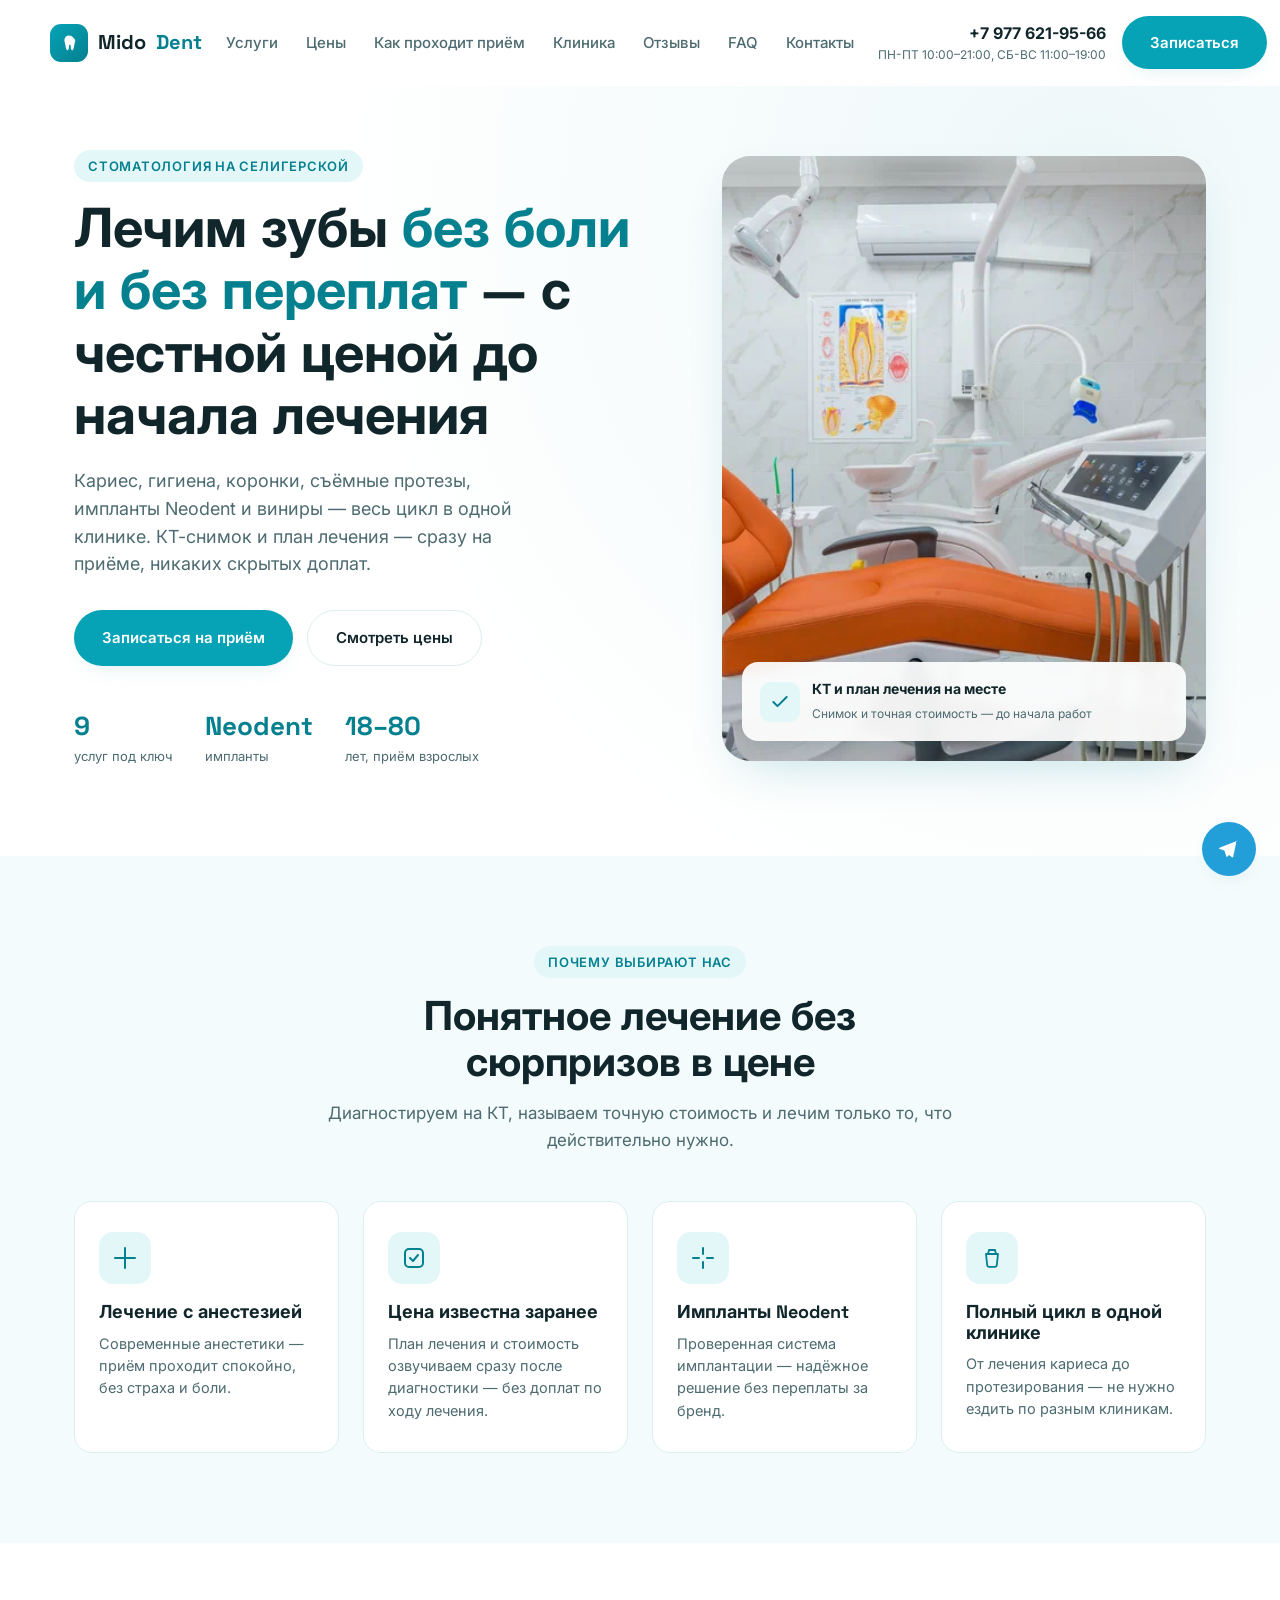
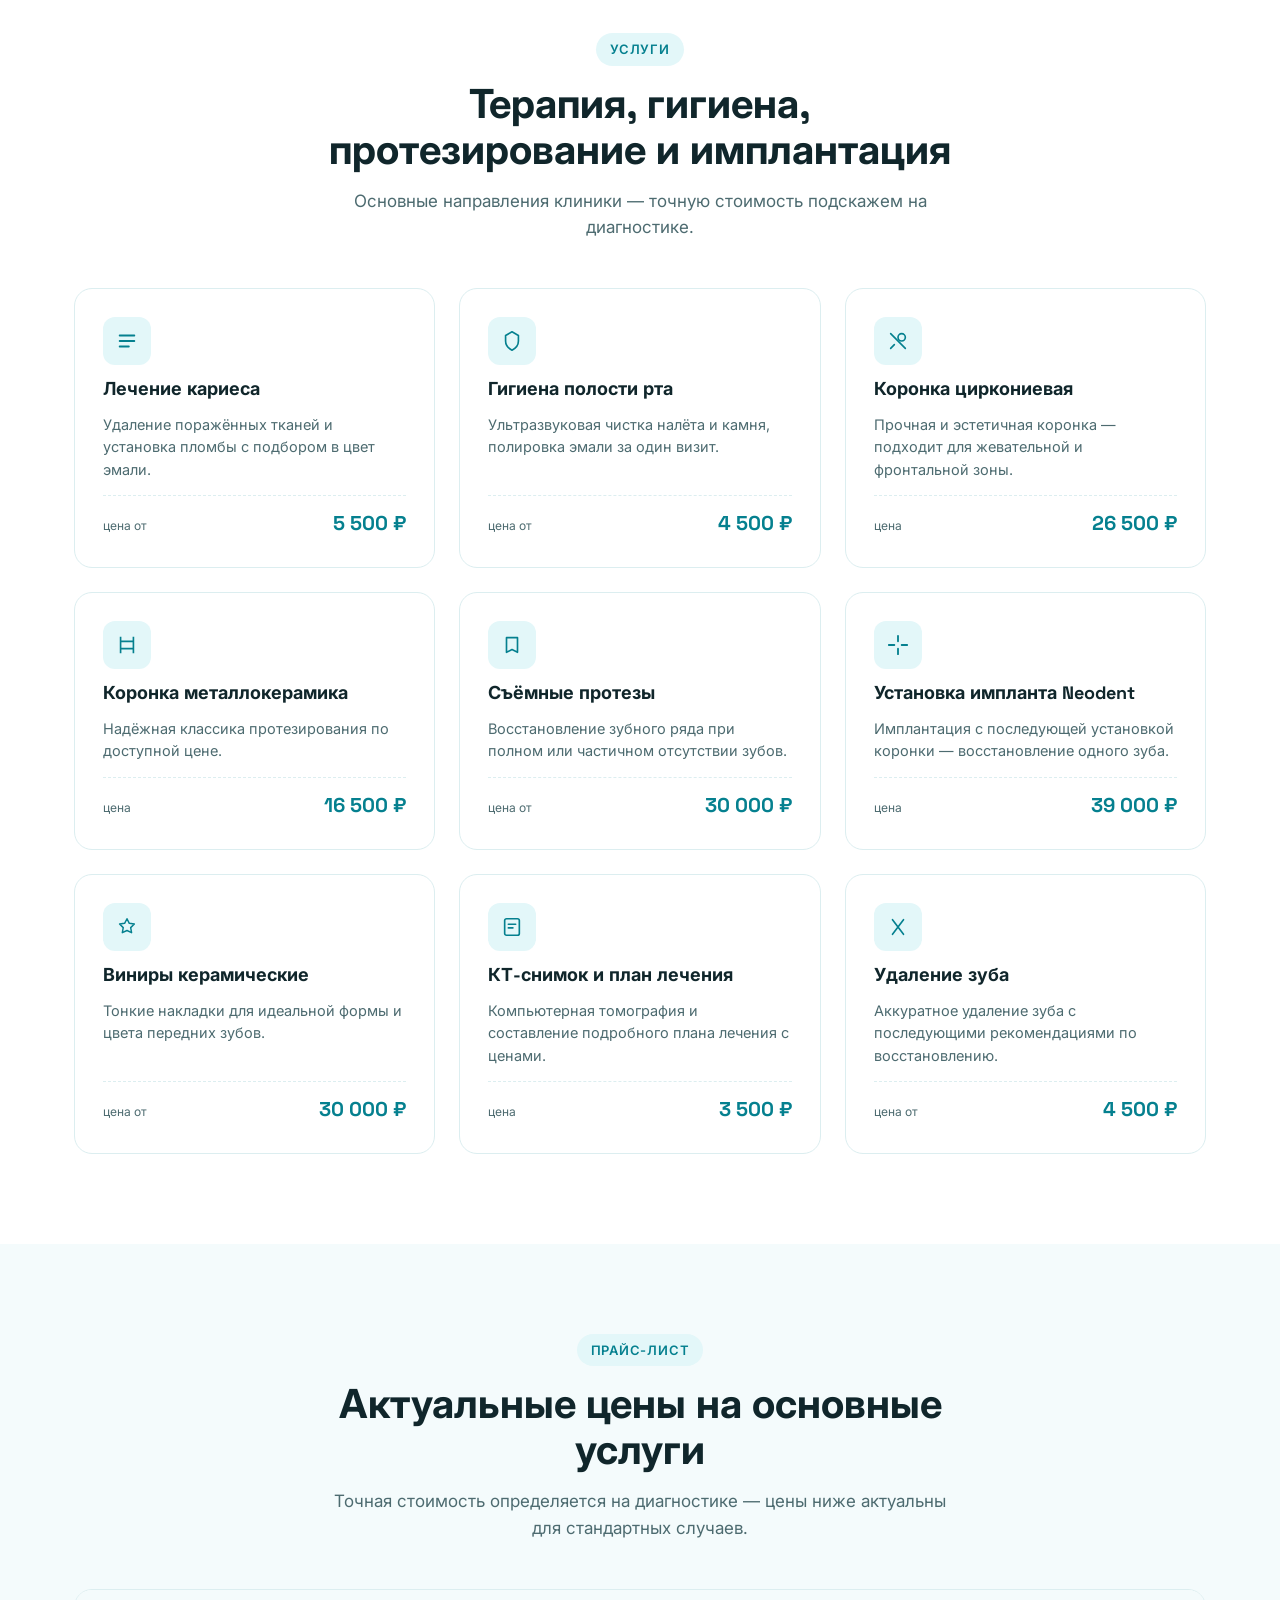
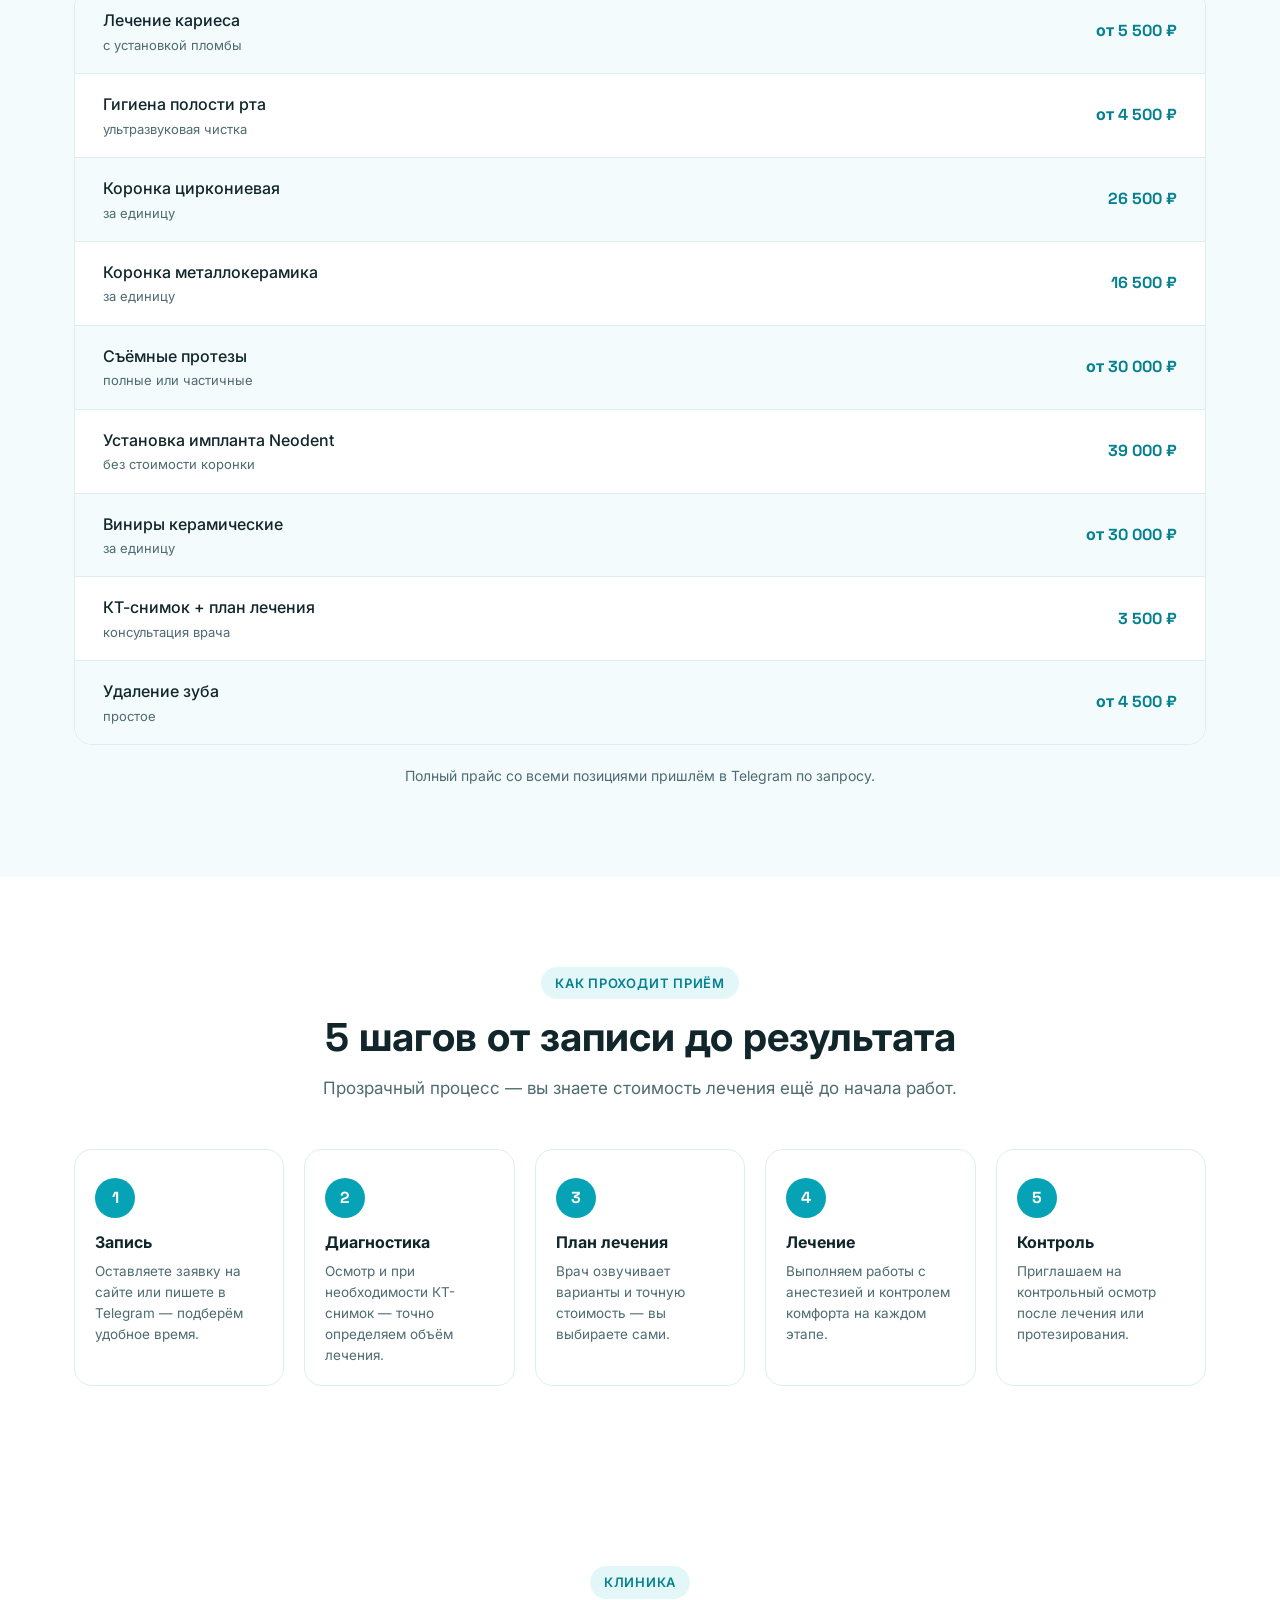
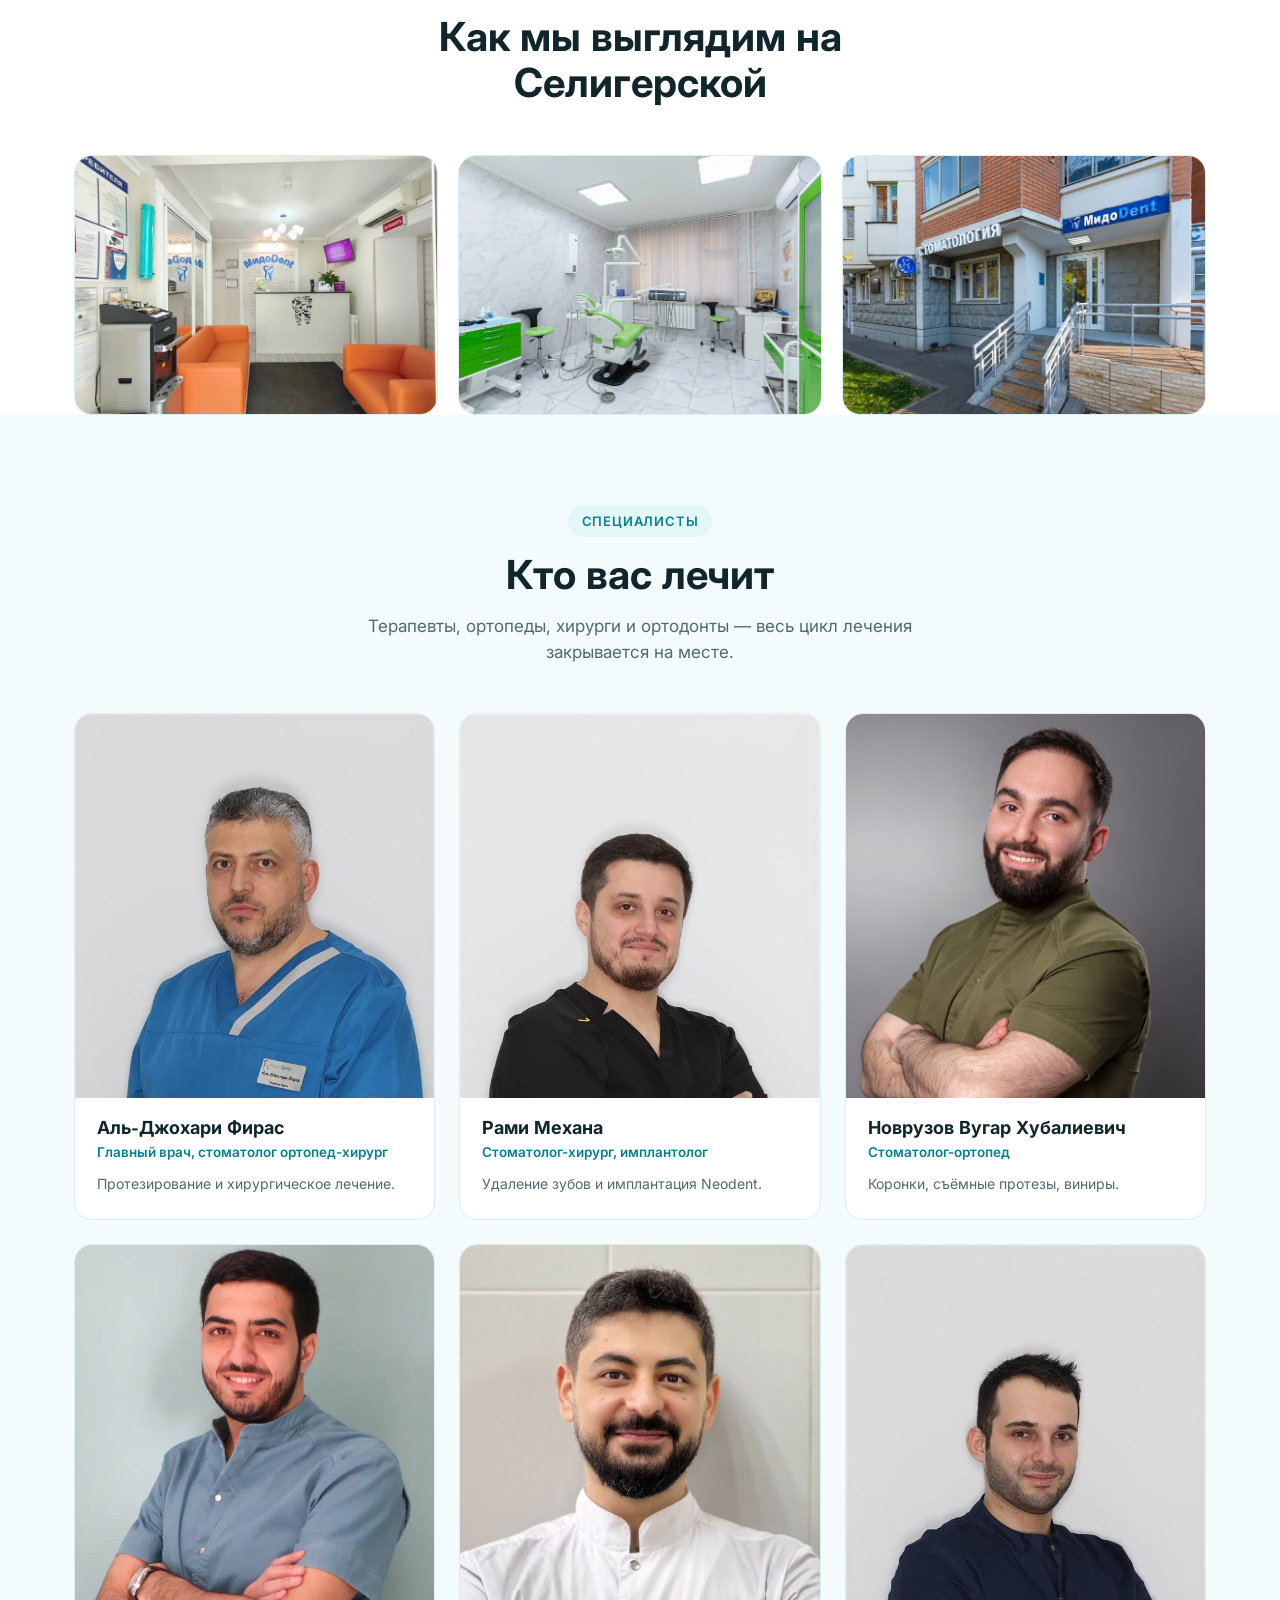
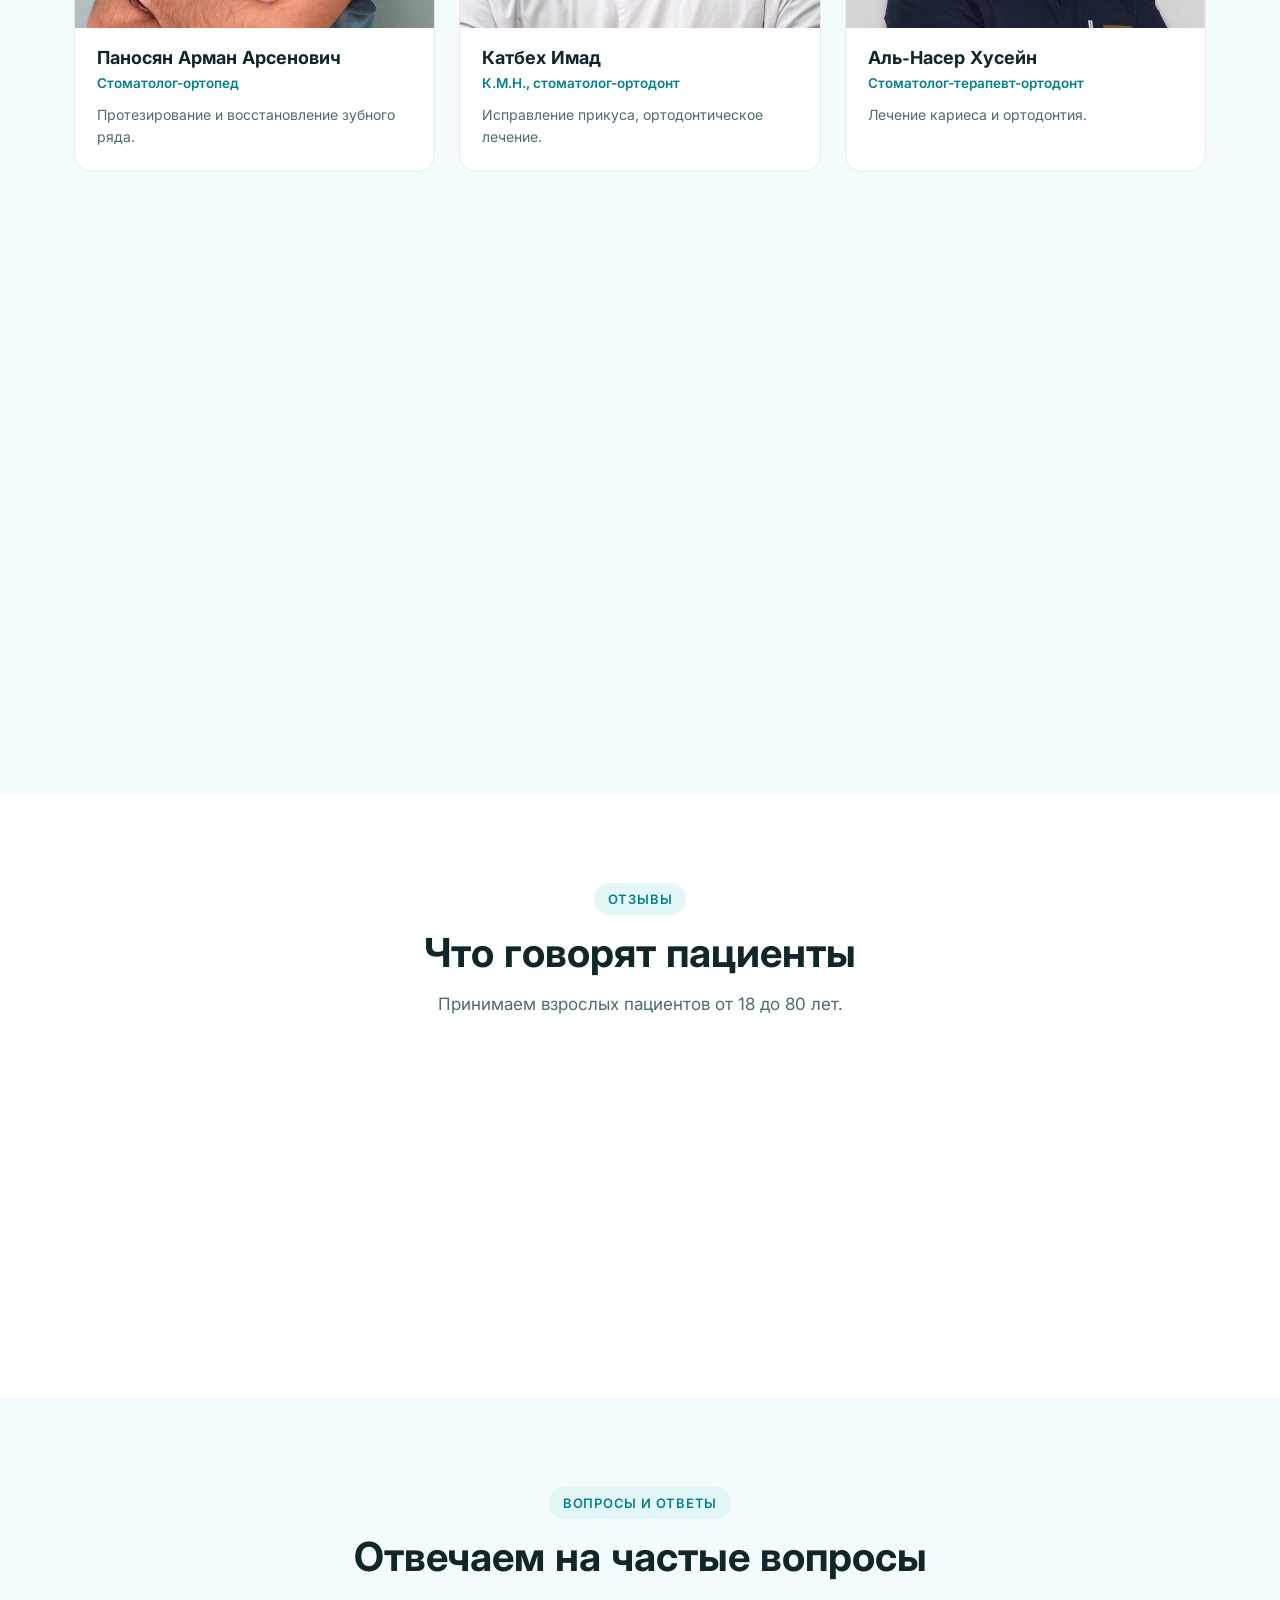
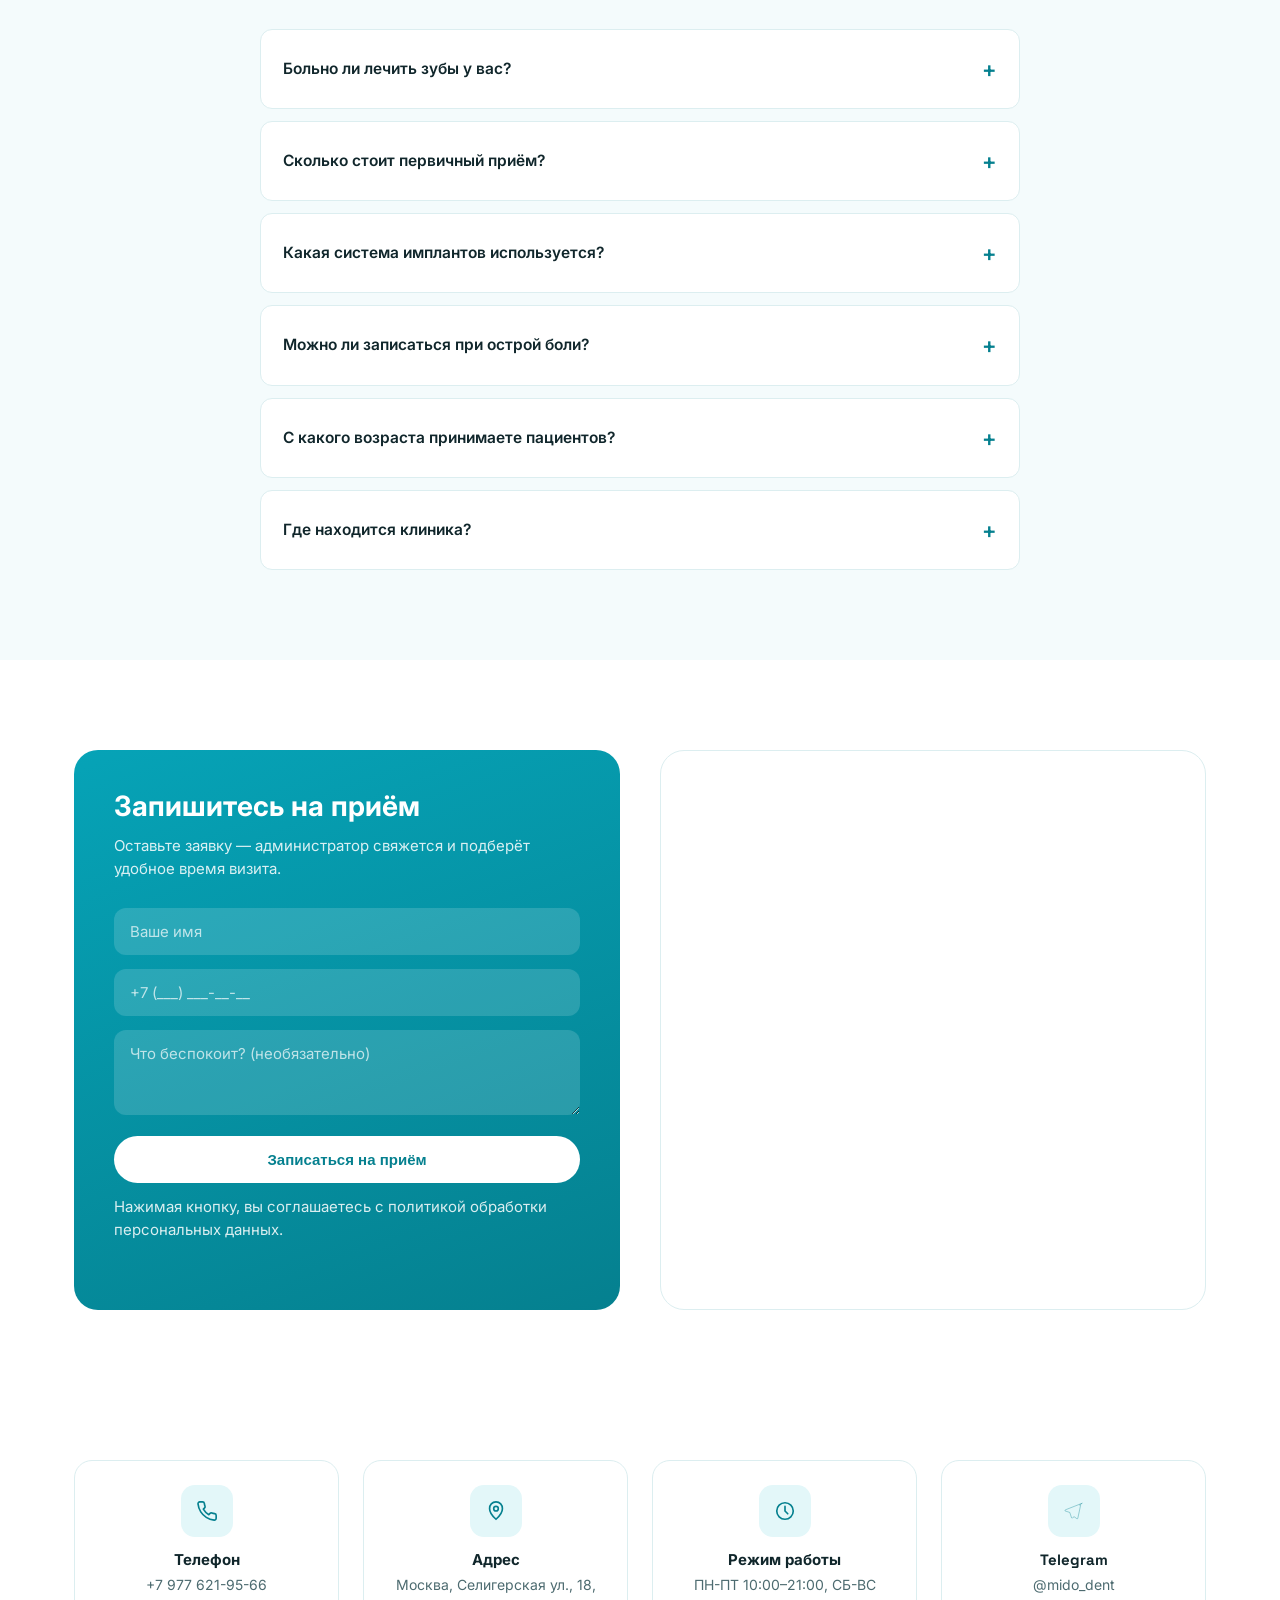
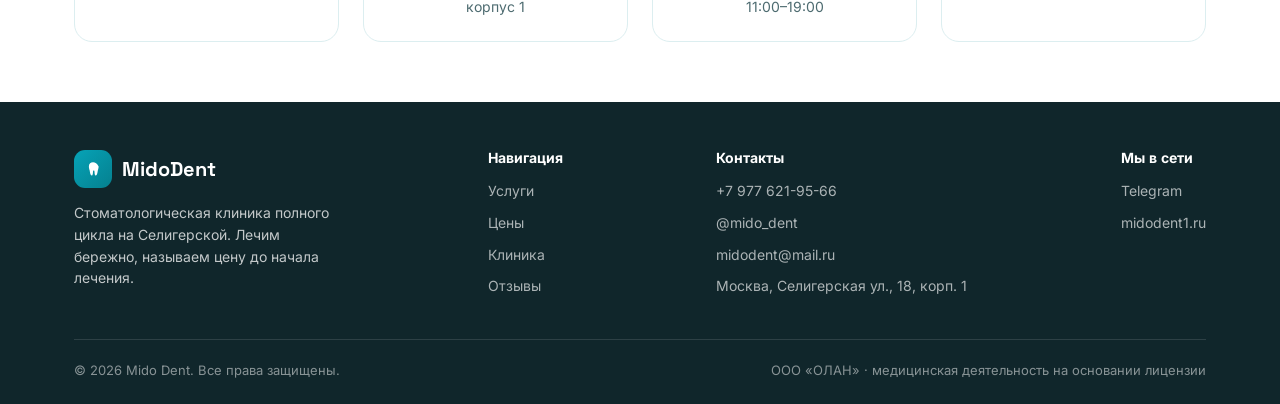
==== commit bfe3a055: "fix: real phone, doctors, address and photos from client edits" ====
--- a/index.html
+++ b/index.html
@@ -31,8 +31,8 @@
     </nav>
     <div class="header__actions">
       <div class="header__phone">
-        <a href="tel:+79001234567">+7 (900) 123-45-67</a>
-        <span>ежедневно, 9:00–21:00</span>
+        <a href="tel:+79776219566">+7 977 621-95-66</a>
+        <span>ПН-ПТ 10:00–21:00, СБ-ВС 11:00–19:00</span>
       </div>
       <a href="#form" class="btn btn--primary"><span class="btn-text">Записаться</span></a>
       <button class="burger" id="burger" aria-label="Меню"><span></span><span></span><span></span></button>
@@ -69,7 +69,7 @@
         </div>
       </div>
       <div class="hero__card">
-        <img src="https://loremflickr.com/700/900/dental,clinic/all?lock=511" alt="Приём в стоматологической клинике Mido Dent">
+        <img src="img/clinic-1.webp" alt="Кабинет стоматологической клиники Mido Dent">
         <div class="hero__badge">
           <div class="hero__badge-icon">
             <svg width="20" height="20" viewBox="0 0 24 24" fill="none"><path d="M20 6L9 17l-5-5" stroke="currentColor" stroke-width="2.4" stroke-linecap="round" stroke-linejoin="round"/></svg>
@@ -224,37 +224,84 @@
     </div>
   </section>
 
+  <!-- CLINIC GALLERY -->
+  <section class="gallery-section">
+    <div class="container">
+      <div class="section-head">
+        <div class="eyebrow">Клиника</div>
+        <h2>Как мы выглядим на Селигерской</h2>
+      </div>
+      <div class="gallery-grid">
+        <img src="img/clinic-7.webp" alt="Зона ресепшн клиники Mido Dent">
+        <img src="img/clinic-4.webp" alt="Кабинет лечения в клинике Mido Dent">
+        <img src="img/clinic-5.webp" alt="Вход в клинику Mido Dent на Селигерской">
+      </div>
+    </div>
+  </section>
+
   <!-- TEAM -->
   <section class="doctors-section" id="team">
     <div class="container">
       <div class="section-head">
-        <div class="eyebrow">Клиника</div>
+        <div class="eyebrow">Специалисты</div>
         <h2>Кто вас лечит</h2>
-        <p>В клинике принимают терапевт, хирург-имплантолог и ортопед — весь цикл закрывается на месте.</p>
+        <p>Терапевты, ортопеды, хирурги и ортодонты — весь цикл лечения закрывается на месте.</p>
       </div>
       <div class="doctors-grid">
         <div class="doctor">
-          <div class="doctor__photo doctor__photo--avatar"><svg width="40" height="40" viewBox="0 0 24 24" fill="none"><path d="M12 3C9 3 6.5 5 6.5 8.5c0 2.2.6 3.4 1 5.3.4 1.9.6 4.7 1.7 6.2.6.8 1.5.9 2.1-.1.6-1 .6-3 .7-4.3.1-1 .3-1.6 1-1.6s.9.6 1 1.6c.1 1.3.1 3.3.7 4.3.6 1 1.5.9 2.1.1 1.1-1.5 1.3-4.3 1.7-6.2.4-1.9 1-3.1 1-5.3C17.5 5 15 3 12 3z" fill="currentColor"/></svg></div>
-          <div class="doctor__body">
-            <h3>Врач-терапевт</h3>
-            <div class="doctor__role">Лечение кариеса, гигиена, эстетическая реставрация</div>
-            <p>Первичный приём, диагностика и терапевтическое лечение зубов.</p>
-          </div>
-        </div>
-        <div class="doctor">
-          <div class="doctor__photo doctor__photo--avatar"><svg width="40" height="40" viewBox="0 0 24 24" fill="none"><path d="M12 3C9 3 6.5 5 6.5 8.5c0 2.2.6 3.4 1 5.3.4 1.9.6 4.7 1.7 6.2.6.8 1.5.9 2.1-.1.6-1 .6-3 .7-4.3.1-1 .3-1.6 1-1.6s.9.6 1 1.6c.1 1.3.1 3.3.7 4.3.6 1 1.5.9 2.1.1 1.1-1.5 1.3-4.3 1.7-6.2.4-1.9 1-3.1 1-5.3C17.5 5 15 3 12 3z" fill="currentColor"/></svg></div>
-          <div class="doctor__body">
-            <h3>Хирург-имплантолог</h3>
-            <div class="doctor__role">Удаление зубов, имплантация Neodent</div>
-            <p>Хирургические вмешательства и установка имплантов.</p>
-          </div>
-        </div>
-        <div class="doctor">
-          <div class="doctor__photo doctor__photo--avatar"><svg width="40" height="40" viewBox="0 0 24 24" fill="none"><path d="M12 3C9 3 6.5 5 6.5 8.5c0 2.2.6 3.4 1 5.3.4 1.9.6 4.7 1.7 6.2.6.8 1.5.9 2.1-.1.6-1 .6-3 .7-4.3.1-1 .3-1.6 1-1.6s.9.6 1 1.6c.1 1.3.1 3.3.7 4.3.6 1 1.5.9 2.1.1 1.1-1.5 1.3-4.3 1.7-6.2.4-1.9 1-3.1 1-5.3C17.5 5 15 3 12 3z" fill="currentColor"/></svg></div>
-          <div class="doctor__body">
-            <h3>Врач-ортопед</h3>
-            <div class="doctor__role">Коронки, съёмные протезы, виниры</div>
+          <div class="doctor__photo"><img src="img/doc-aldzhohari.jpg" alt="Аль-Джохари Фирас"></div>
+          <div class="doctor__body">
+            <h3>Аль-Джохари Фирас</h3>
+            <div class="doctor__role">Главный врач, стоматолог ортопед-хирург</div>
+            <p>Протезирование и хирургическое лечение.</p>
+          </div>
+        </div>
+        <div class="doctor">
+          <div class="doctor__photo"><img src="img/doc-mehana.jpg" alt="Рами Механа"></div>
+          <div class="doctor__body">
+            <h3>Рами Механа</h3>
+            <div class="doctor__role">Стоматолог-хирург, имплантолог</div>
+            <p>Удаление зубов и имплантация Neodent.</p>
+          </div>
+        </div>
+        <div class="doctor">
+          <div class="doctor__photo"><img src="img/doc-novruzov.jpg" alt="Новрузов Вугар Хубалиевич"></div>
+          <div class="doctor__body">
+            <h3>Новрузов Вугар Хубалиевич</h3>
+            <div class="doctor__role">Стоматолог-ортопед</div>
+            <p>Коронки, съёмные протезы, виниры.</p>
+          </div>
+        </div>
+        <div class="doctor">
+          <div class="doctor__photo"><img src="img/doc-panosyan.jpg" alt="Паносян Арман Арсенович"></div>
+          <div class="doctor__body">
+            <h3>Паносян Арман Арсенович</h3>
+            <div class="doctor__role">Стоматолог-ортопед</div>
             <p>Протезирование и восстановление зубного ряда.</p>
+          </div>
+        </div>
+        <div class="doctor">
+          <div class="doctor__photo"><img src="img/doc-katbeh.jpg" alt="Катбех Имад"></div>
+          <div class="doctor__body">
+            <h3>Катбех Имад</h3>
+            <div class="doctor__role">К.М.Н., стоматолог-ортодонт</div>
+            <p>Исправление прикуса, ортодонтическое лечение.</p>
+          </div>
+        </div>
+        <div class="doctor">
+          <div class="doctor__photo"><img src="img/doc-alnaser.jpg" alt="Аль-Насер Хусейн"></div>
+          <div class="doctor__body">
+            <h3>Аль-Насер Хусейн</h3>
+            <div class="doctor__role">Стоматолог-терапевт-ортодонт</div>
+            <p>Лечение кариеса и ортодонтия.</p>
+          </div>
+        </div>
+        <div class="doctor">
+          <div class="doctor__photo"><img src="img/doc-tskaroziya.jpg" alt="Цкарозиа Лела Автандиловна"></div>
+          <div class="doctor__body">
+            <h3>Цкарозиа Лела Автандиловна</h3>
+            <div class="doctor__role">Стоматолог-терапевт-ортодонт</div>
+            <p>Лечение кариеса и ортодонтия.</p>
           </div>
         </div>
       </div>
@@ -341,7 +388,7 @@
         <p class="form__legal">Нажимая кнопку, вы соглашаетесь с политикой обработки персональных данных.</p>
       </div>
       <div class="map-card">
-        <iframe src="https://yandex.ru/map-widget/v1/?ll=37.533300%2C55.868600&z=16&pt=37.533300,55.868600,pm2rdm" loading="lazy" allowfullscreen></iframe>
+        <iframe src="https://yandex.ru/map-widget/v1/?ll=37.552875%2C55.866102&z=16.7&pt=37.552875,55.866102,pm2rdm" loading="lazy" allowfullscreen></iframe>
       </div>
     </div>
   </section>
@@ -353,7 +400,7 @@
         <div class="contact-card">
           <div class="adv__icon" style="margin:0 auto 14px"><svg width="22" height="22" viewBox="0 0 24 24" fill="none"><path d="M22 16.9v3a2 2 0 01-2.2 2 19.8 19.8 0 01-8.6-3 19.5 19.5 0 01-6-6 19.8 19.8 0 01-3-8.7A2 2 0 014.1 2h3a2 2 0 012 1.7c.1 1 .3 2 .7 2.9a2 2 0 01-.4 2.1L8 10a16 16 0 006 6l1.3-1.4a2 2 0 012.1-.4c.9.4 1.9.6 2.9.7a2 2 0 011.7 2z" stroke="currentColor" stroke-width="1.8" stroke-linejoin="round"/></svg></div>
           <h3>Телефон</h3>
-          <p><a href="tel:+79001234567">+7 (900) 123-45-67</a></p>
+          <p><a href="tel:+79776219566">+7 977 621-95-66</a></p>
         </div>
         <div class="contact-card">
           <div class="adv__icon" style="margin:0 auto 14px"><svg width="22" height="22" viewBox="0 0 24 24" fill="none"><path d="M12 21s-7-6.2-7-11.5A7 7 0 0112 2a7 7 0 017 7.5C19 14.8 12 21 12 21z" stroke="currentColor" stroke-width="1.8"/><circle cx="12" cy="9.5" r="2.5" stroke="currentColor" stroke-width="1.8"/></svg></div>
@@ -363,7 +410,7 @@
         <div class="contact-card">
           <div class="adv__icon" style="margin:0 auto 14px"><svg width="22" height="22" viewBox="0 0 24 24" fill="none"><circle cx="12" cy="12" r="9" stroke="currentColor" stroke-width="1.8"/><path d="M12 7v5l3 3" stroke="currentColor" stroke-width="1.8" stroke-linecap="round"/></svg></div>
           <h3>Режим работы</h3>
-          <p>Ежедневно, 9:00–21:00</p>
+          <p>ПН-ПТ 10:00–21:00, СБ-ВС 11:00–19:00</p>
         </div>
         <div class="contact-card">
           <div class="adv__icon" style="margin:0 auto 14px"><svg width="22" height="22" viewBox="0 0 24 24" fill="none"><path d="M21.05 3.51L2.98 10.6c-1.24.5-1.23 1.19-.23 1.5l4.63 1.45 1.79 5.42c.22.6.37.83.75.83.3 0 .43-.13.6-.28.11-.1.75-.73 1.47-1.42l3.05 2.25c.56.31 1 .15 1.15-.51l2.85-13.4c.22-.9-.34-1.3-1-1.02z" stroke="currentColor" stroke-width="0.4"/></svg></div>
@@ -392,8 +439,9 @@
       </div>
       <div class="footer__col">
         <h4>Контакты</h4>
-        <a href="tel:+79001234567">+7 (900) 123-45-67</a>
+        <a href="tel:+79776219566">+7 977 621-95-66</a>
         <a href="https://t.me/mido_dent" target="_blank" rel="noopener">@mido_dent</a>
+        <a href="mailto:midodent@mail.ru">midodent@mail.ru</a>
         <p>Москва, Селигерская ул., 18, корп. 1</p>
       </div>
       <div class="footer__col">
@@ -404,7 +452,7 @@
     </div>
     <div class="footer__bottom">
       <span>© <span id="year"></span> Mido Dent. Все права защищены.</span>
-      <span>Медицинская деятельность на основании лицензии</span>
+      <span>ООО «ОЛАН» · медицинская деятельность на основании лицензии</span>
     </div>
   </div>
 </footer>
--- a/styles.css
+++ b/styles.css
@@ -239,12 +239,17 @@
 .step h3 { font-size: 16px; margin-bottom: 8px; }
 .step p { font-size: 13.5px; color: var(--clr-ink-soft); }
 
+/* Gallery */
+.gallery-section { padding: 90px 0 0; }
+.gallery-grid { display: grid; grid-template-columns: repeat(3, 1fr); gap: 20px; }
+.gallery-grid img { width: 100%; height: 260px; object-fit: cover; border-radius: var(--radius); border: 1px solid var(--clr-line); }
+
 /* Team */
 .doctors-section { padding: 90px 0; background: var(--clr-bg-soft); }
 .doctors-grid { display: grid; grid-template-columns: repeat(3, 1fr); gap: 24px; }
 .doctor { background: #fff; border-radius: var(--radius); overflow: hidden; border: 1px solid var(--clr-line); }
-.doctor__photo { aspect-ratio: 3/2.2; overflow: hidden; }
-.doctor__photo img { width: 100%; height: 100%; object-fit: cover; }
+.doctor__photo { aspect-ratio: 3/3.2; overflow: hidden; }
+.doctor__photo img { width: 100%; height: 100%; object-fit: cover; object-position: top; }
 .doctor__photo--avatar {
   display: flex;
   align-items: center;
@@ -369,14 +374,14 @@
 @media (max-width: 980px) {
   .hero__inner { grid-template-columns: 1fr; }
   .hero__card { max-width: 420px; margin: 0 auto; }
-  .adv-grid, .doctors-grid, .reviews-grid, .services-grid { grid-template-columns: repeat(2, 1fr); }
+  .adv-grid, .doctors-grid, .reviews-grid, .services-grid, .gallery-grid { grid-template-columns: repeat(2, 1fr); }
   .steps { grid-template-columns: repeat(3, 1fr); }
   .contacts-grid { grid-template-columns: repeat(2, 1fr); }
   .form-grid { grid-template-columns: 1fr; }
 }
 @media (max-width: 560px) {
   .header__actions .btn span.btn-text { display: none; }
-  .adv-grid, .doctors-grid, .reviews-grid, .services-grid, .contacts-grid { grid-template-columns: 1fr; }
+  .adv-grid, .doctors-grid, .reviews-grid, .services-grid, .contacts-grid, .gallery-grid { grid-template-columns: 1fr; }
   .steps { grid-template-columns: 1fr 1fr; }
   .hero__cta { flex-direction: column; align-items: stretch; }
   .price-row { grid-template-columns: 1fr; gap: 6px; }
